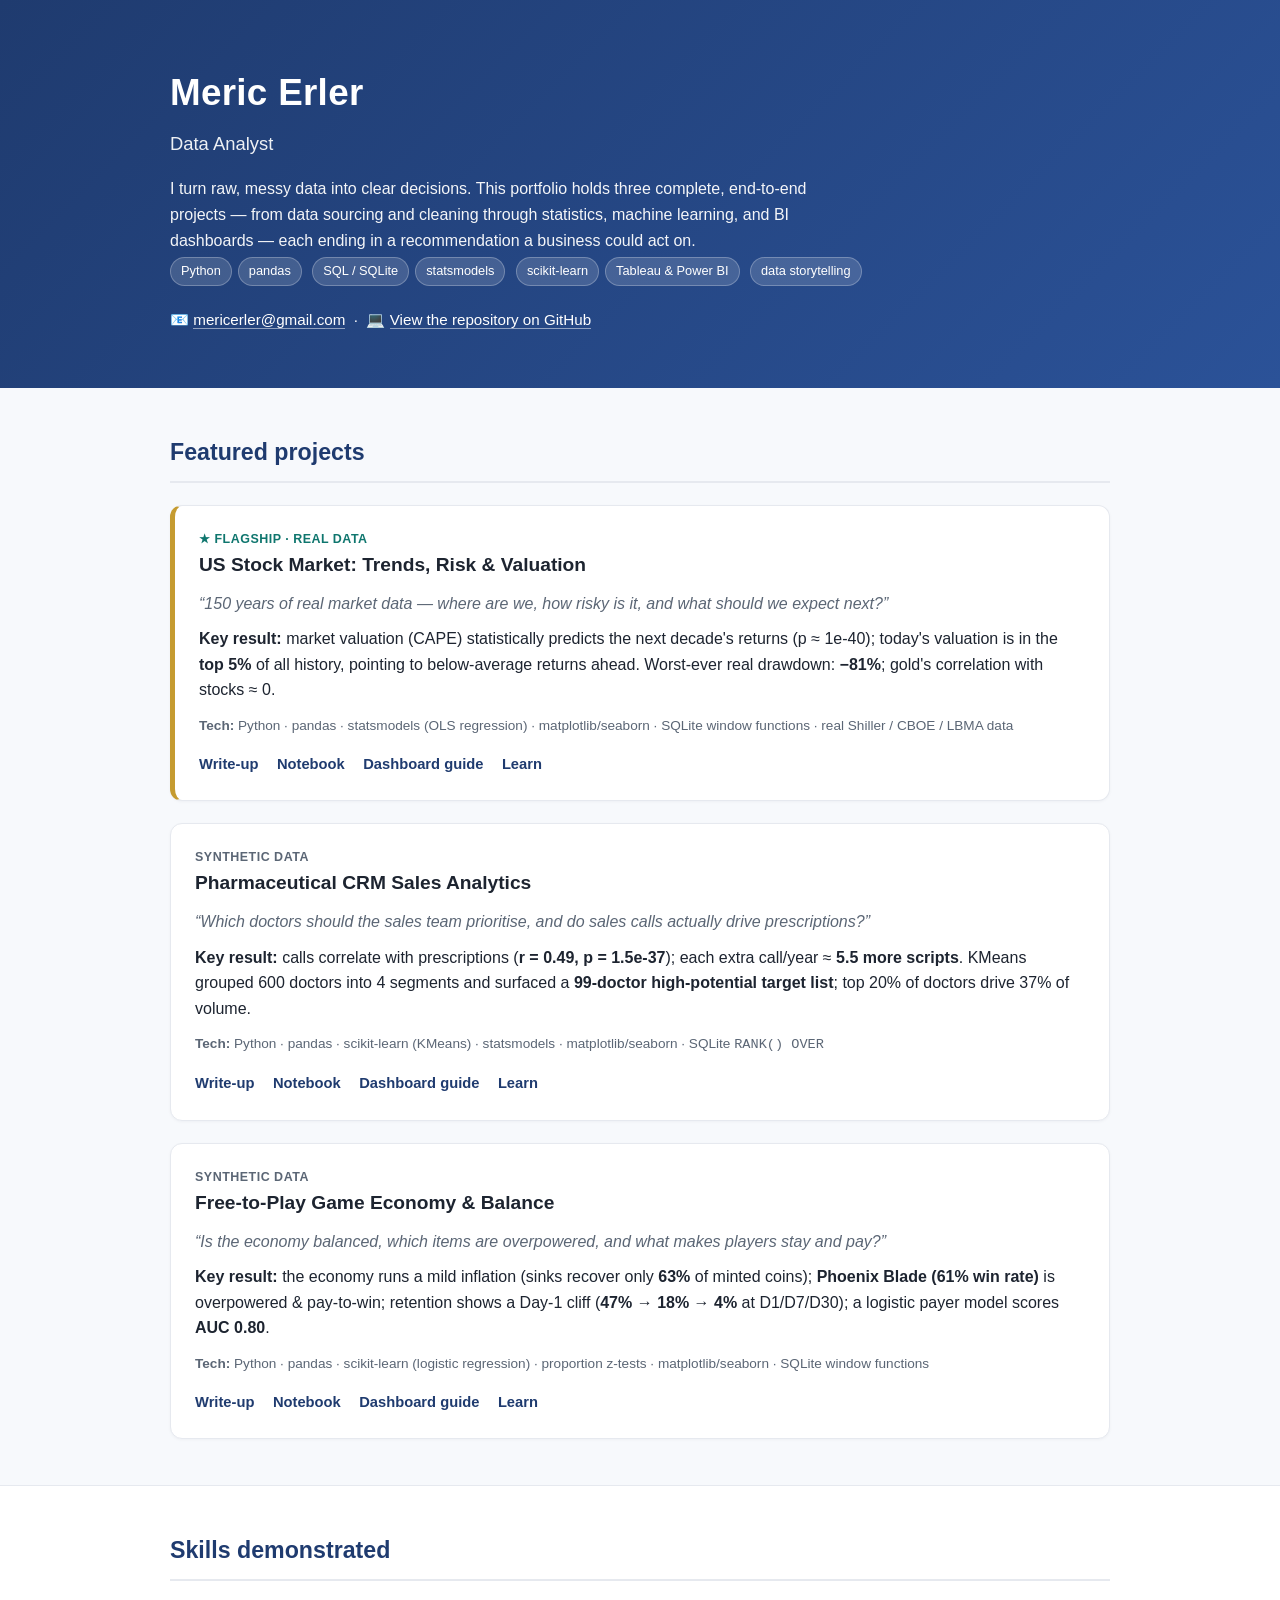
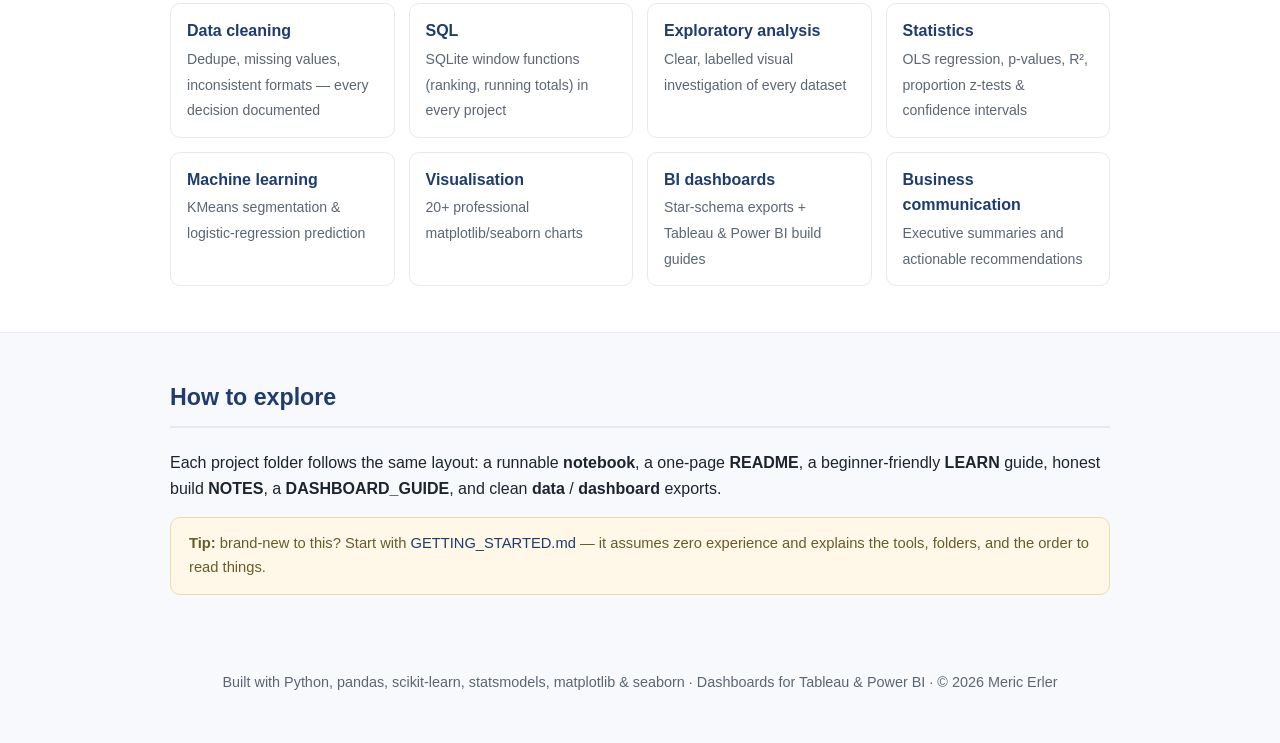
==== portfolio/index.html @ 3474e52b "Add portfolio landing page, root README, and GETTING_STARTED - Root README.md: GitHub-ready portfoli" ====
<!DOCTYPE html>
<html lang="en">
<head>
<meta charset="UTF-8" />
<meta name="viewport" content="width=device-width, initial-scale=1.0" />
<title>Meric Erler — Data Analyst Portfolio</title>
<style>
  :root{
    --navy:#1f3b6f; --ink:#1d2430; --muted:#5b6675; --line:#e6e9ef;
    --bg:#f7f9fc; --card:#ffffff; --accent:#c59b30; --teal:#0f766e;
  }
  *{box-sizing:border-box}
  body{margin:0;font-family:-apple-system,BlinkMacSystemFont,"Segoe UI",Roboto,Helvetica,Arial,sans-serif;
       color:var(--ink);background:var(--bg);line-height:1.6}
  a{color:var(--navy);text-decoration:none}
  a:hover{text-decoration:underline}
  .wrap{max-width:980px;margin:0 auto;padding:0 20px}
  header{background:linear-gradient(135deg,#1f3b6f,#2b5298);color:#fff;padding:64px 0 56px}
  header h1{margin:0 0 6px;font-size:2.3rem;letter-spacing:.3px}
  header .role{font-size:1.15rem;opacity:.92;font-weight:500}
  header p{margin:18px 0 0;max-width:680px;opacity:.95}
  .contact{margin-top:22px;font-size:.95rem}
  .contact a{color:#fff;border-bottom:1px solid rgba(255,255,255,.5)}
  .chip{display:inline-block;background:rgba(255,255,255,.15);border:1px solid rgba(255,255,255,.25);
        padding:3px 10px;border-radius:999px;font-size:.8rem;margin:4px 6px 0 0}
  section{padding:46px 0}
  h2{font-size:1.45rem;color:var(--navy);margin:0 0 22px;border-bottom:2px solid var(--line);padding-bottom:10px}
  .grid{display:grid;grid-template-columns:1fr;gap:22px}
  .card{background:var(--card);border:1px solid var(--line);border-radius:12px;padding:24px;
        box-shadow:0 1px 3px rgba(20,30,50,.04)}
  .card.flag{border-left:5px solid var(--accent)}
  .card h3{margin:0 0 4px;font-size:1.2rem}
  .card .tag{font-size:.78rem;font-weight:700;text-transform:uppercase;letter-spacing:.5px;color:var(--muted)}
  .card .tag.real{color:var(--teal)}
  .hook{font-style:italic;color:var(--muted);margin:10px 0}
  .result{margin:10px 0}
  .result strong{color:var(--ink)}
  .tech{font-size:.85rem;color:var(--muted);margin:12px 0 14px}
  .links a{display:inline-block;margin:0 14px 0 0;font-weight:600;font-size:.92rem}
  .skills{display:grid;grid-template-columns:repeat(auto-fill,minmax(220px,1fr));gap:14px}
  .skill{background:var(--card);border:1px solid var(--line);border-radius:10px;padding:14px 16px}
  .skill b{display:block;color:var(--navy);margin-bottom:2px}
  .skill span{font-size:.88rem;color:var(--muted)}
  footer{padding:30px 0 50px;color:var(--muted);font-size:.9rem;text-align:center}
  .note{background:#fff8e8;border:1px solid #efdca8;border-radius:10px;padding:14px 18px;font-size:.92rem;color:#6b5a2a}
</style>
</head>
<body>

<header>
  <div class="wrap">
    <h1>Meric Erler</h1>
    <div class="role">Data Analyst</div>
    <p>I turn raw, messy data into clear decisions. This portfolio holds three complete,
       end-to-end projects — from data sourcing and cleaning through statistics, machine
       learning, and BI dashboards — each ending in a recommendation a business could act on.</p>
    <div>
      <span class="chip">Python</span><span class="chip">pandas</span>
      <span class="chip">SQL / SQLite</span><span class="chip">statsmodels</span>
      <span class="chip">scikit-learn</span><span class="chip">Tableau &amp; Power BI</span>
      <span class="chip">data storytelling</span>
    </div>
    <div class="contact">
      📧 <a href="mailto:mericerler@gmail.com">mericerler@gmail.com</a> &nbsp;·&nbsp;
      💻 <a href="../README.md">View the repository on GitHub</a>
    </div>
  </div>
</header>

<section>
  <div class="wrap">
    <h2>Featured projects</h2>
    <div class="grid">

      <div class="card flag">
        <div class="tag real">★ Flagship · Real data</div>
        <h3>US Stock Market: Trends, Risk &amp; Valuation</h3>
        <div class="hook">“150 years of real market data — where are we, how risky is it, and what should we expect next?”</div>
        <div class="result"><strong>Key result:</strong> market valuation (CAPE) statistically
          predicts the next decade's returns (p ≈ 1e-40); today's valuation is in the
          <strong>top 5%</strong> of all history, pointing to below-average returns ahead.
          Worst-ever real drawdown: <strong>−81%</strong>; gold's correlation with stocks ≈ 0.</div>
        <div class="tech"><b>Tech:</b> Python · pandas · statsmodels (OLS regression) ·
          matplotlib/seaborn · SQLite window functions · real Shiller / CBOE / LBMA data</div>
        <div class="links">
          <a href="../project-3-finance/README.md">Write-up</a>
          <a href="../project-3-finance/analysis.ipynb">Notebook</a>
          <a href="../project-3-finance/DASHBOARD_GUIDE.md">Dashboard guide</a>
          <a href="../project-3-finance/LEARN.md">Learn</a>
        </div>
      </div>

      <div class="card">
        <div class="tag">Synthetic data</div>
        <h3>Pharmaceutical CRM Sales Analytics</h3>
        <div class="hook">“Which doctors should the sales team prioritise, and do sales calls actually drive prescriptions?”</div>
        <div class="result"><strong>Key result:</strong> calls correlate with prescriptions
          (<strong>r = 0.49, p = 1.5e-37</strong>); each extra call/year ≈ <strong>5.5 more
          scripts</strong>. KMeans grouped 600 doctors into 4 segments and surfaced a
          <strong>99-doctor high-potential target list</strong>; top 20% of doctors drive 37% of volume.</div>
        <div class="tech"><b>Tech:</b> Python · pandas · scikit-learn (KMeans) · statsmodels ·
          matplotlib/seaborn · SQLite <code>RANK() OVER</code></div>
        <div class="links">
          <a href="../project-1-pharma-crm/README.md">Write-up</a>
          <a href="../project-1-pharma-crm/analysis.ipynb">Notebook</a>
          <a href="../project-1-pharma-crm/DASHBOARD_GUIDE.md">Dashboard guide</a>
          <a href="../project-1-pharma-crm/LEARN.md">Learn</a>
        </div>
      </div>

      <div class="card">
        <div class="tag">Synthetic data</div>
        <h3>Free-to-Play Game Economy &amp; Balance</h3>
        <div class="hook">“Is the economy balanced, which items are overpowered, and what makes players stay and pay?”</div>
        <div class="result"><strong>Key result:</strong> the economy runs a mild inflation
          (sinks recover only <strong>63%</strong> of minted coins); <strong>Phoenix Blade (61% win
          rate)</strong> is overpowered &amp; pay-to-win; retention shows a Day-1 cliff
          (<strong>47% → 18% → 4%</strong> at D1/D7/D30); a logistic payer model scores <strong>AUC 0.80</strong>.</div>
        <div class="tech"><b>Tech:</b> Python · pandas · scikit-learn (logistic regression) ·
          proportion z-tests · matplotlib/seaborn · SQLite window functions</div>
        <div class="links">
          <a href="../project-2-game-economy/README.md">Write-up</a>
          <a href="../project-2-game-economy/analysis.ipynb">Notebook</a>
          <a href="../project-2-game-economy/DASHBOARD_GUIDE.md">Dashboard guide</a>
          <a href="../project-2-game-economy/LEARN.md">Learn</a>
        </div>
      </div>

    </div>
  </div>
</section>

<section style="background:#fff;border-top:1px solid var(--line);border-bottom:1px solid var(--line)">
  <div class="wrap">
    <h2>Skills demonstrated</h2>
    <div class="skills">
      <div class="skill"><b>Data cleaning</b><span>Dedupe, missing values, inconsistent formats — every decision documented</span></div>
      <div class="skill"><b>SQL</b><span>SQLite window functions (ranking, running totals) in every project</span></div>
      <div class="skill"><b>Exploratory analysis</b><span>Clear, labelled visual investigation of every dataset</span></div>
      <div class="skill"><b>Statistics</b><span>OLS regression, p-values, R², proportion z-tests &amp; confidence intervals</span></div>
      <div class="skill"><b>Machine learning</b><span>KMeans segmentation &amp; logistic-regression prediction</span></div>
      <div class="skill"><b>Visualisation</b><span>20+ professional matplotlib/seaborn charts</span></div>
      <div class="skill"><b>BI dashboards</b><span>Star-schema exports + Tableau &amp; Power BI build guides</span></div>
      <div class="skill"><b>Business communication</b><span>Executive summaries and actionable recommendations</span></div>
    </div>
  </div>
</section>

<section>
  <div class="wrap">
    <h2>How to explore</h2>
    <p>Each project folder follows the same layout: a runnable <b>notebook</b>, a one-page
       <b>README</b>, a beginner-friendly <b>LEARN</b> guide, honest build <b>NOTES</b>, a
       <b>DASHBOARD_GUIDE</b>, and clean <b>data</b> / <b>dashboard</b> exports.</p>
    <div class="note">
      <b>Tip:</b> brand-new to this? Start with
      <a href="../GETTING_STARTED.md">GETTING_STARTED.md</a> — it assumes zero experience and
      explains the tools, folders, and the order to read things.
    </div>
  </div>
</section>

<footer>
  <div class="wrap">
    Built with Python, pandas, scikit-learn, statsmodels, matplotlib &amp; seaborn ·
    Dashboards for Tableau &amp; Power BI · © 2026 Meric Erler
  </div>
</footer>

</body>
</html>
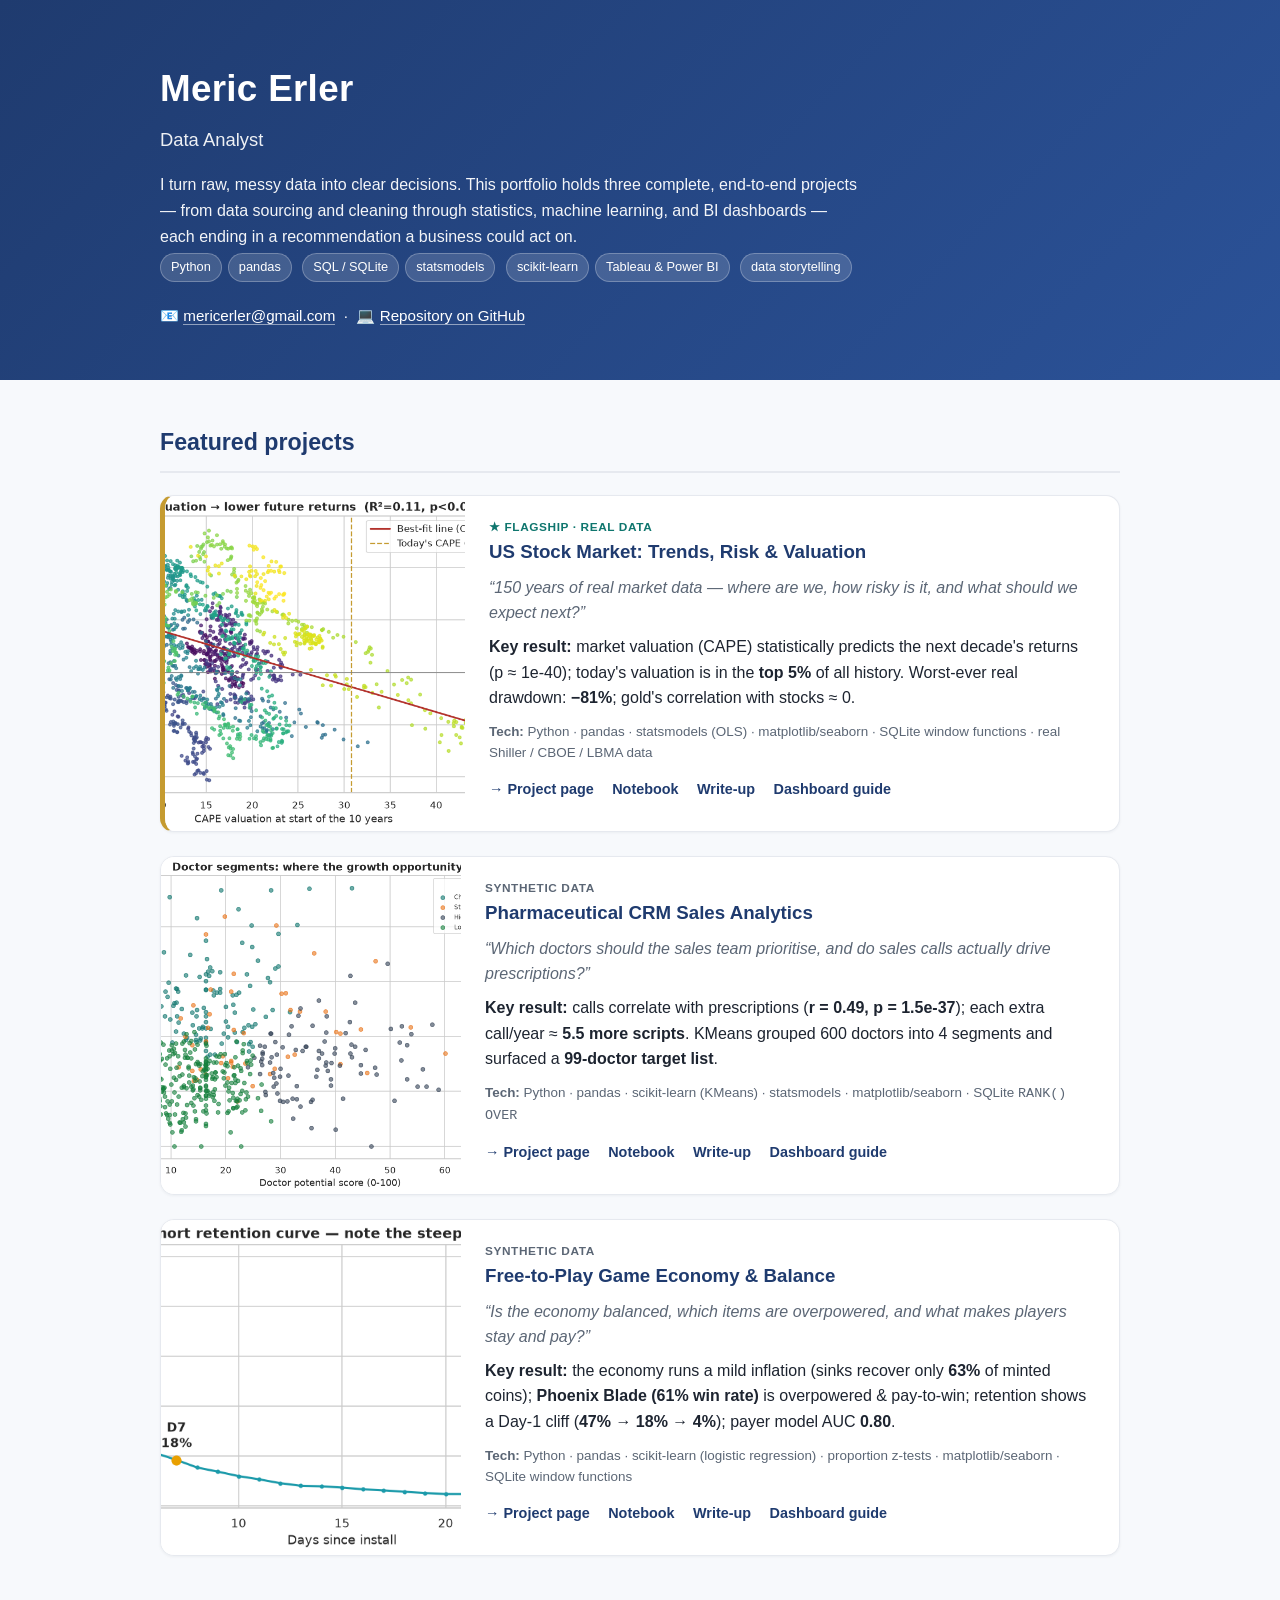
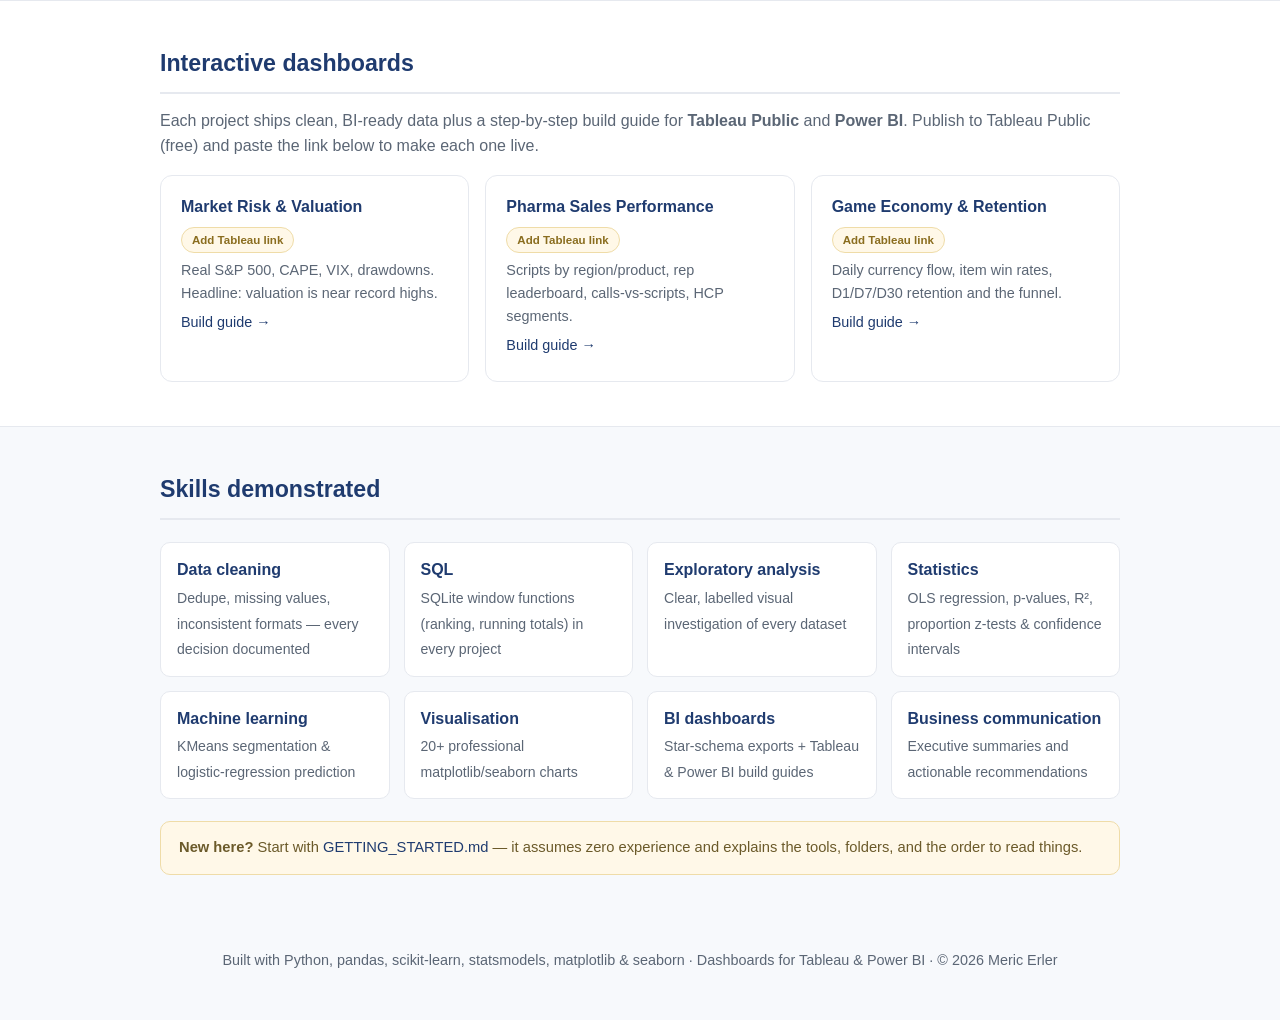
==== commit 4071dd41: "Enrich portfolio site: chart previews, project detail pages, dashboards section, nbviewer links - Sh" ====
--- a/portfolio/index.html
+++ b/portfolio/index.html
@@ -4,50 +4,11 @@
 <meta charset="UTF-8" />
 <meta name="viewport" content="width=device-width, initial-scale=1.0" />
 <title>Meric Erler — Data Analyst Portfolio</title>
-<style>
-  :root{
-    --navy:#1f3b6f; --ink:#1d2430; --muted:#5b6675; --line:#e6e9ef;
-    --bg:#f7f9fc; --card:#ffffff; --accent:#c59b30; --teal:#0f766e;
-  }
-  *{box-sizing:border-box}
-  body{margin:0;font-family:-apple-system,BlinkMacSystemFont,"Segoe UI",Roboto,Helvetica,Arial,sans-serif;
-       color:var(--ink);background:var(--bg);line-height:1.6}
-  a{color:var(--navy);text-decoration:none}
-  a:hover{text-decoration:underline}
-  .wrap{max-width:980px;margin:0 auto;padding:0 20px}
-  header{background:linear-gradient(135deg,#1f3b6f,#2b5298);color:#fff;padding:64px 0 56px}
-  header h1{margin:0 0 6px;font-size:2.3rem;letter-spacing:.3px}
-  header .role{font-size:1.15rem;opacity:.92;font-weight:500}
-  header p{margin:18px 0 0;max-width:680px;opacity:.95}
-  .contact{margin-top:22px;font-size:.95rem}
-  .contact a{color:#fff;border-bottom:1px solid rgba(255,255,255,.5)}
-  .chip{display:inline-block;background:rgba(255,255,255,.15);border:1px solid rgba(255,255,255,.25);
-        padding:3px 10px;border-radius:999px;font-size:.8rem;margin:4px 6px 0 0}
-  section{padding:46px 0}
-  h2{font-size:1.45rem;color:var(--navy);margin:0 0 22px;border-bottom:2px solid var(--line);padding-bottom:10px}
-  .grid{display:grid;grid-template-columns:1fr;gap:22px}
-  .card{background:var(--card);border:1px solid var(--line);border-radius:12px;padding:24px;
-        box-shadow:0 1px 3px rgba(20,30,50,.04)}
-  .card.flag{border-left:5px solid var(--accent)}
-  .card h3{margin:0 0 4px;font-size:1.2rem}
-  .card .tag{font-size:.78rem;font-weight:700;text-transform:uppercase;letter-spacing:.5px;color:var(--muted)}
-  .card .tag.real{color:var(--teal)}
-  .hook{font-style:italic;color:var(--muted);margin:10px 0}
-  .result{margin:10px 0}
-  .result strong{color:var(--ink)}
-  .tech{font-size:.85rem;color:var(--muted);margin:12px 0 14px}
-  .links a{display:inline-block;margin:0 14px 0 0;font-weight:600;font-size:.92rem}
-  .skills{display:grid;grid-template-columns:repeat(auto-fill,minmax(220px,1fr));gap:14px}
-  .skill{background:var(--card);border:1px solid var(--line);border-radius:10px;padding:14px 16px}
-  .skill b{display:block;color:var(--navy);margin-bottom:2px}
-  .skill span{font-size:.88rem;color:var(--muted)}
-  footer{padding:30px 0 50px;color:var(--muted);font-size:.9rem;text-align:center}
-  .note{background:#fff8e8;border:1px solid #efdca8;border-radius:10px;padding:14px 18px;font-size:.92rem;color:#6b5a2a}
-</style>
+<link rel="stylesheet" href="style.css" />
 </head>
 <body>
 
-<header>
+<header class="hero">
   <div class="wrap">
     <h1>Meric Erler</h1>
     <div class="role">Data Analyst</div>
@@ -62,67 +23,80 @@
     </div>
     <div class="contact">
       📧 <a href="mailto:mericerler@gmail.com">mericerler@gmail.com</a> &nbsp;·&nbsp;
-      💻 <a href="../README.md">View the repository on GitHub</a>
+      💻 <a href="https://github.com/merogith/DataAnalysis">Repository on GitHub</a>
     </div>
   </div>
 </header>
 
+<!-- ===================== PROJECTS ===================== -->
 <section>
   <div class="wrap">
     <h2>Featured projects</h2>
     <div class="grid">
 
+      <!-- Project 3 -->
       <div class="card flag">
-        <div class="tag real">★ Flagship · Real data</div>
-        <h3>US Stock Market: Trends, Risk &amp; Valuation</h3>
-        <div class="hook">“150 years of real market data — where are we, how risky is it, and what should we expect next?”</div>
-        <div class="result"><strong>Key result:</strong> market valuation (CAPE) statistically
-          predicts the next decade's returns (p ≈ 1e-40); today's valuation is in the
-          <strong>top 5%</strong> of all history, pointing to below-average returns ahead.
-          Worst-ever real drawdown: <strong>−81%</strong>; gold's correlation with stocks ≈ 0.</div>
-        <div class="tech"><b>Tech:</b> Python · pandas · statsmodels (OLS regression) ·
-          matplotlib/seaborn · SQLite window functions · real Shiller / CBOE / LBMA data</div>
-        <div class="links">
-          <a href="../project-3-finance/README.md">Write-up</a>
-          <a href="../project-3-finance/analysis.ipynb">Notebook</a>
-          <a href="../project-3-finance/DASHBOARD_GUIDE.md">Dashboard guide</a>
-          <a href="../project-3-finance/LEARN.md">Learn</a>
+        <a class="thumb" href="project-3.html">
+          <img src="../project-3-finance/charts/05_cape_vs_forward_return.png" alt="CAPE vs forward 10-year return" />
+        </a>
+        <div class="body">
+          <div class="tag real">★ Flagship · Real data</div>
+          <h3><a href="project-3.html">US Stock Market: Trends, Risk &amp; Valuation</a></h3>
+          <div class="hook">“150 years of real market data — where are we, how risky is it, and what should we expect next?”</div>
+          <div class="result"><strong>Key result:</strong> market valuation (CAPE) statistically predicts
+            the next decade's returns (p ≈ 1e-40); today's valuation is in the <strong>top 5%</strong> of all
+            history. Worst-ever real drawdown: <strong>−81%</strong>; gold's correlation with stocks ≈ 0.</div>
+          <div class="tech"><b>Tech:</b> Python · pandas · statsmodels (OLS) · matplotlib/seaborn · SQLite window functions · real Shiller / CBOE / LBMA data</div>
+          <div class="links">
+            <a href="project-3.html">→ Project page</a>
+            <a href="https://nbviewer.org/github/merogith/DataAnalysis/blob/claude/data-analyst-portfolio-72znxw/project-3-finance/analysis.ipynb">Notebook</a>
+            <a href="../project-3-finance/README.md">Write-up</a>
+            <a href="../project-3-finance/DASHBOARD_GUIDE.md">Dashboard guide</a>
+          </div>
         </div>
       </div>
 
+      <!-- Project 1 -->
       <div class="card">
-        <div class="tag">Synthetic data</div>
-        <h3>Pharmaceutical CRM Sales Analytics</h3>
-        <div class="hook">“Which doctors should the sales team prioritise, and do sales calls actually drive prescriptions?”</div>
-        <div class="result"><strong>Key result:</strong> calls correlate with prescriptions
-          (<strong>r = 0.49, p = 1.5e-37</strong>); each extra call/year ≈ <strong>5.5 more
-          scripts</strong>. KMeans grouped 600 doctors into 4 segments and surfaced a
-          <strong>99-doctor high-potential target list</strong>; top 20% of doctors drive 37% of volume.</div>
-        <div class="tech"><b>Tech:</b> Python · pandas · scikit-learn (KMeans) · statsmodels ·
-          matplotlib/seaborn · SQLite <code>RANK() OVER</code></div>
-        <div class="links">
-          <a href="../project-1-pharma-crm/README.md">Write-up</a>
-          <a href="../project-1-pharma-crm/analysis.ipynb">Notebook</a>
-          <a href="../project-1-pharma-crm/DASHBOARD_GUIDE.md">Dashboard guide</a>
-          <a href="../project-1-pharma-crm/LEARN.md">Learn</a>
+        <a class="thumb" href="project-1.html">
+          <img src="../project-1-pharma-crm/charts/06_hcp_segments.png" alt="HCP segmentation" />
+        </a>
+        <div class="body">
+          <div class="tag">Synthetic data</div>
+          <h3><a href="project-1.html">Pharmaceutical CRM Sales Analytics</a></h3>
+          <div class="hook">“Which doctors should the sales team prioritise, and do sales calls actually drive prescriptions?”</div>
+          <div class="result"><strong>Key result:</strong> calls correlate with prescriptions
+            (<strong>r = 0.49, p = 1.5e-37</strong>); each extra call/year ≈ <strong>5.5 more scripts</strong>.
+            KMeans grouped 600 doctors into 4 segments and surfaced a <strong>99-doctor target list</strong>.</div>
+          <div class="tech"><b>Tech:</b> Python · pandas · scikit-learn (KMeans) · statsmodels · matplotlib/seaborn · SQLite <code>RANK() OVER</code></div>
+          <div class="links">
+            <a href="project-1.html">→ Project page</a>
+            <a href="https://nbviewer.org/github/merogith/DataAnalysis/blob/claude/data-analyst-portfolio-72znxw/project-1-pharma-crm/analysis.ipynb">Notebook</a>
+            <a href="../project-1-pharma-crm/README.md">Write-up</a>
+            <a href="../project-1-pharma-crm/DASHBOARD_GUIDE.md">Dashboard guide</a>
+          </div>
         </div>
       </div>
 
+      <!-- Project 2 -->
       <div class="card">
-        <div class="tag">Synthetic data</div>
-        <h3>Free-to-Play Game Economy &amp; Balance</h3>
-        <div class="hook">“Is the economy balanced, which items are overpowered, and what makes players stay and pay?”</div>
-        <div class="result"><strong>Key result:</strong> the economy runs a mild inflation
-          (sinks recover only <strong>63%</strong> of minted coins); <strong>Phoenix Blade (61% win
-          rate)</strong> is overpowered &amp; pay-to-win; retention shows a Day-1 cliff
-          (<strong>47% → 18% → 4%</strong> at D1/D7/D30); a logistic payer model scores <strong>AUC 0.80</strong>.</div>
-        <div class="tech"><b>Tech:</b> Python · pandas · scikit-learn (logistic regression) ·
-          proportion z-tests · matplotlib/seaborn · SQLite window functions</div>
-        <div class="links">
-          <a href="../project-2-game-economy/README.md">Write-up</a>
-          <a href="../project-2-game-economy/analysis.ipynb">Notebook</a>
-          <a href="../project-2-game-economy/DASHBOARD_GUIDE.md">Dashboard guide</a>
-          <a href="../project-2-game-economy/LEARN.md">Learn</a>
+        <a class="thumb" href="project-2.html">
+          <img src="../project-2-game-economy/charts/06_retention_curve.png" alt="Retention curve" />
+        </a>
+        <div class="body">
+          <div class="tag">Synthetic data</div>
+          <h3><a href="project-2.html">Free-to-Play Game Economy &amp; Balance</a></h3>
+          <div class="hook">“Is the economy balanced, which items are overpowered, and what makes players stay and pay?”</div>
+          <div class="result"><strong>Key result:</strong> the economy runs a mild inflation (sinks recover only
+            <strong>63%</strong> of minted coins); <strong>Phoenix Blade (61% win rate)</strong> is overpowered
+            &amp; pay-to-win; retention shows a Day-1 cliff (<strong>47% → 18% → 4%</strong>); payer model AUC <strong>0.80</strong>.</div>
+          <div class="tech"><b>Tech:</b> Python · pandas · scikit-learn (logistic regression) · proportion z-tests · matplotlib/seaborn · SQLite window functions</div>
+          <div class="links">
+            <a href="project-2.html">→ Project page</a>
+            <a href="https://nbviewer.org/github/merogith/DataAnalysis/blob/claude/data-analyst-portfolio-72znxw/project-2-game-economy/analysis.ipynb">Notebook</a>
+            <a href="../project-2-game-economy/README.md">Write-up</a>
+            <a href="../project-2-game-economy/DASHBOARD_GUIDE.md">Dashboard guide</a>
+          </div>
         </div>
       </div>
 
@@ -130,7 +104,41 @@
   </div>
 </section>
 
+<!-- ===================== DASHBOARDS ===================== -->
 <section style="background:#fff;border-top:1px solid var(--line);border-bottom:1px solid var(--line)">
+  <div class="wrap">
+    <h2>Interactive dashboards</h2>
+    <p style="color:var(--muted);margin-top:-8px">Each project ships clean, BI-ready data plus a
+       step-by-step build guide for <b>Tableau Public</b> and <b>Power BI</b>. Publish to Tableau
+       Public (free) and paste the link below to make each one live.</p>
+    <div class="dash">
+      <div class="item">
+        <h4>Market Risk &amp; Valuation</h4>
+        <span class="badge todo">Add Tableau link</span>
+        <p>Real S&amp;P 500, CAPE, VIX, drawdowns. Headline: valuation is near record highs.</p>
+        <!-- When published, replace the line below with: <p><a href="YOUR_TABLEAU_LINK">▶ Open live dashboard</a></p> -->
+        <p><a href="../project-3-finance/DASHBOARD_GUIDE.md">Build guide →</a></p>
+      </div>
+      <div class="item">
+        <h4>Pharma Sales Performance</h4>
+        <span class="badge todo">Add Tableau link</span>
+        <p>Scripts by region/product, rep leaderboard, calls-vs-scripts, HCP segments.</p>
+        <!-- When published, replace the line below with: <p><a href="YOUR_TABLEAU_LINK">▶ Open live dashboard</a></p> -->
+        <p><a href="../project-1-pharma-crm/DASHBOARD_GUIDE.md">Build guide →</a></p>
+      </div>
+      <div class="item">
+        <h4>Game Economy &amp; Retention</h4>
+        <span class="badge todo">Add Tableau link</span>
+        <p>Daily currency flow, item win rates, D1/D7/D30 retention and the funnel.</p>
+        <!-- When published, replace the line below with: <p><a href="YOUR_TABLEAU_LINK">▶ Open live dashboard</a></p> -->
+        <p><a href="../project-2-game-economy/DASHBOARD_GUIDE.md">Build guide →</a></p>
+      </div>
+    </div>
+  </div>
+</section>
+
+<!-- ===================== SKILLS ===================== -->
+<section>
   <div class="wrap">
     <h2>Skills demonstrated</h2>
     <div class="skills">
@@ -143,19 +151,9 @@
       <div class="skill"><b>BI dashboards</b><span>Star-schema exports + Tableau &amp; Power BI build guides</span></div>
       <div class="skill"><b>Business communication</b><span>Executive summaries and actionable recommendations</span></div>
     </div>
-  </div>
-</section>
-
-<section>
-  <div class="wrap">
-    <h2>How to explore</h2>
-    <p>Each project folder follows the same layout: a runnable <b>notebook</b>, a one-page
-       <b>README</b>, a beginner-friendly <b>LEARN</b> guide, honest build <b>NOTES</b>, a
-       <b>DASHBOARD_GUIDE</b>, and clean <b>data</b> / <b>dashboard</b> exports.</p>
-    <div class="note">
-      <b>Tip:</b> brand-new to this? Start with
-      <a href="../GETTING_STARTED.md">GETTING_STARTED.md</a> — it assumes zero experience and
-      explains the tools, folders, and the order to read things.
+    <div class="note" style="margin-top:22px">
+      <b>New here?</b> Start with <a href="https://github.com/merogith/DataAnalysis/blob/claude/data-analyst-portfolio-72znxw/GETTING_STARTED.md">GETTING_STARTED.md</a>
+      — it assumes zero experience and explains the tools, folders, and the order to read things.
     </div>
   </div>
 </section>
--- a/portfolio/style.css
+++ b/portfolio/style.css
@@ -0,0 +1,82 @@
+/* Shared styles for the Data Analyst portfolio site (no framework, no JS) */
+:root{
+  --navy:#1f3b6f; --navy2:#2b5298; --ink:#1d2430; --muted:#5b6675; --line:#e6e9ef;
+  --bg:#f7f9fc; --card:#ffffff; --accent:#c59b30; --teal:#0f766e;
+}
+*{box-sizing:border-box}
+body{margin:0;font-family:-apple-system,BlinkMacSystemFont,"Segoe UI",Roboto,Helvetica,Arial,sans-serif;
+     color:var(--ink);background:var(--bg);line-height:1.6}
+a{color:var(--navy);text-decoration:none}
+a:hover{text-decoration:underline}
+img{max-width:100%;display:block}
+.wrap{max-width:1000px;margin:0 auto;padding:0 20px}
+
+/* header */
+header.hero{background:linear-gradient(135deg,#1f3b6f,#2b5298);color:#fff;padding:60px 0 52px}
+header.hero h1{margin:0 0 6px;font-size:2.3rem;letter-spacing:.3px}
+header.hero .role{font-size:1.15rem;opacity:.92;font-weight:500}
+header.hero p{margin:18px 0 0;max-width:700px;opacity:.95}
+.contact{margin-top:22px;font-size:.95rem}
+.contact a{color:#fff;border-bottom:1px solid rgba(255,255,255,.5)}
+.chip{display:inline-block;background:rgba(255,255,255,.15);border:1px solid rgba(255,255,255,.25);
+      padding:3px 10px;border-radius:999px;font-size:.8rem;margin:4px 6px 0 0}
+
+/* compact sub-header for detail pages */
+header.bar{background:var(--navy);color:#fff;padding:16px 0}
+header.bar .wrap{display:flex;align-items:center;justify-content:space-between;gap:12px;flex-wrap:wrap}
+header.bar a{color:#fff}
+header.bar .crumb{font-weight:600}
+header.bar nav a{margin-left:18px;font-size:.92rem;opacity:.9}
+
+section{padding:44px 0}
+h2{font-size:1.45rem;color:var(--navy);margin:0 0 22px;border-bottom:2px solid var(--line);padding-bottom:10px}
+h3{margin:0 0 6px}
+
+/* project cards on homepage */
+.grid{display:grid;grid-template-columns:1fr;gap:24px}
+.card{background:var(--card);border:1px solid var(--line);border-radius:14px;overflow:hidden;
+      box-shadow:0 1px 3px rgba(20,30,50,.05);display:grid;grid-template-columns:300px 1fr}
+.card.flag{border-left:5px solid var(--accent)}
+.card .thumb{background:#0e1b33;display:flex;align-items:center;justify-content:center}
+.card .thumb img{height:100%;object-fit:cover}
+.card .body{padding:22px 24px}
+.card .tag{font-size:.74rem;font-weight:700;text-transform:uppercase;letter-spacing:.6px;color:var(--muted)}
+.card .tag.real{color:var(--teal)}
+.hook{font-style:italic;color:var(--muted);margin:8px 0}
+.result{margin:8px 0}
+.tech{font-size:.84rem;color:var(--muted);margin:10px 0 12px}
+.links a{display:inline-block;margin:0 14px 8px 0;font-weight:600;font-size:.9rem}
+@media(max-width:680px){.card{grid-template-columns:1fr}.card .thumb img{width:100%;height:auto}}
+
+/* skills */
+.skills{display:grid;grid-template-columns:repeat(auto-fill,minmax(220px,1fr));gap:14px}
+.skill{background:var(--card);border:1px solid var(--line);border-radius:10px;padding:14px 16px}
+.skill b{display:block;color:var(--navy);margin-bottom:2px}
+.skill span{font-size:.88rem;color:var(--muted)}
+
+/* dashboards section */
+.dash{display:grid;grid-template-columns:repeat(auto-fill,minmax(280px,1fr));gap:16px}
+.dash .item{background:var(--card);border:1px solid var(--line);border-radius:12px;padding:18px 20px}
+.dash .item h4{margin:0 0 6px;color:var(--navy)}
+.dash .item p{margin:6px 0;font-size:.9rem;color:var(--muted)}
+.badge{display:inline-block;font-size:.72rem;font-weight:700;border-radius:999px;padding:3px 10px}
+.badge.live{background:#e7f6ef;color:#0f766e}
+.badge.todo{background:#fff8e8;color:#8a6d1f;border:1px solid #efdca8}
+
+/* detail page */
+.kpis{display:grid;grid-template-columns:repeat(auto-fill,minmax(180px,1fr));gap:14px;margin:0 0 8px}
+.kpi{background:var(--card);border:1px solid var(--line);border-radius:12px;padding:16px 18px}
+.kpi .n{font-size:1.5rem;font-weight:800;color:var(--navy)}
+.kpi .l{font-size:.82rem;color:var(--muted)}
+.gallery{display:grid;grid-template-columns:repeat(auto-fill,minmax(320px,1fr));gap:18px}
+.figure{background:var(--card);border:1px solid var(--line);border-radius:12px;overflow:hidden}
+.figure img{width:100%}
+.figure figcaption{padding:10px 14px;font-size:.86rem;color:var(--muted)}
+.btnrow a{display:inline-block;margin:0 12px 10px 0;background:var(--navy);color:#fff;
+          padding:9px 16px;border-radius:8px;font-weight:600;font-size:.9rem}
+.btnrow a.ghost{background:#fff;color:var(--navy);border:1px solid var(--navy)}
+.btnrow a:hover{text-decoration:none;opacity:.92}
+ul.find li{margin:6px 0}
+
+.note{background:#fff8e8;border:1px solid #efdca8;border-radius:10px;padding:14px 18px;font-size:.92rem;color:#6b5a2a}
+footer{padding:30px 0 50px;color:var(--muted);font-size:.9rem;text-align:center}
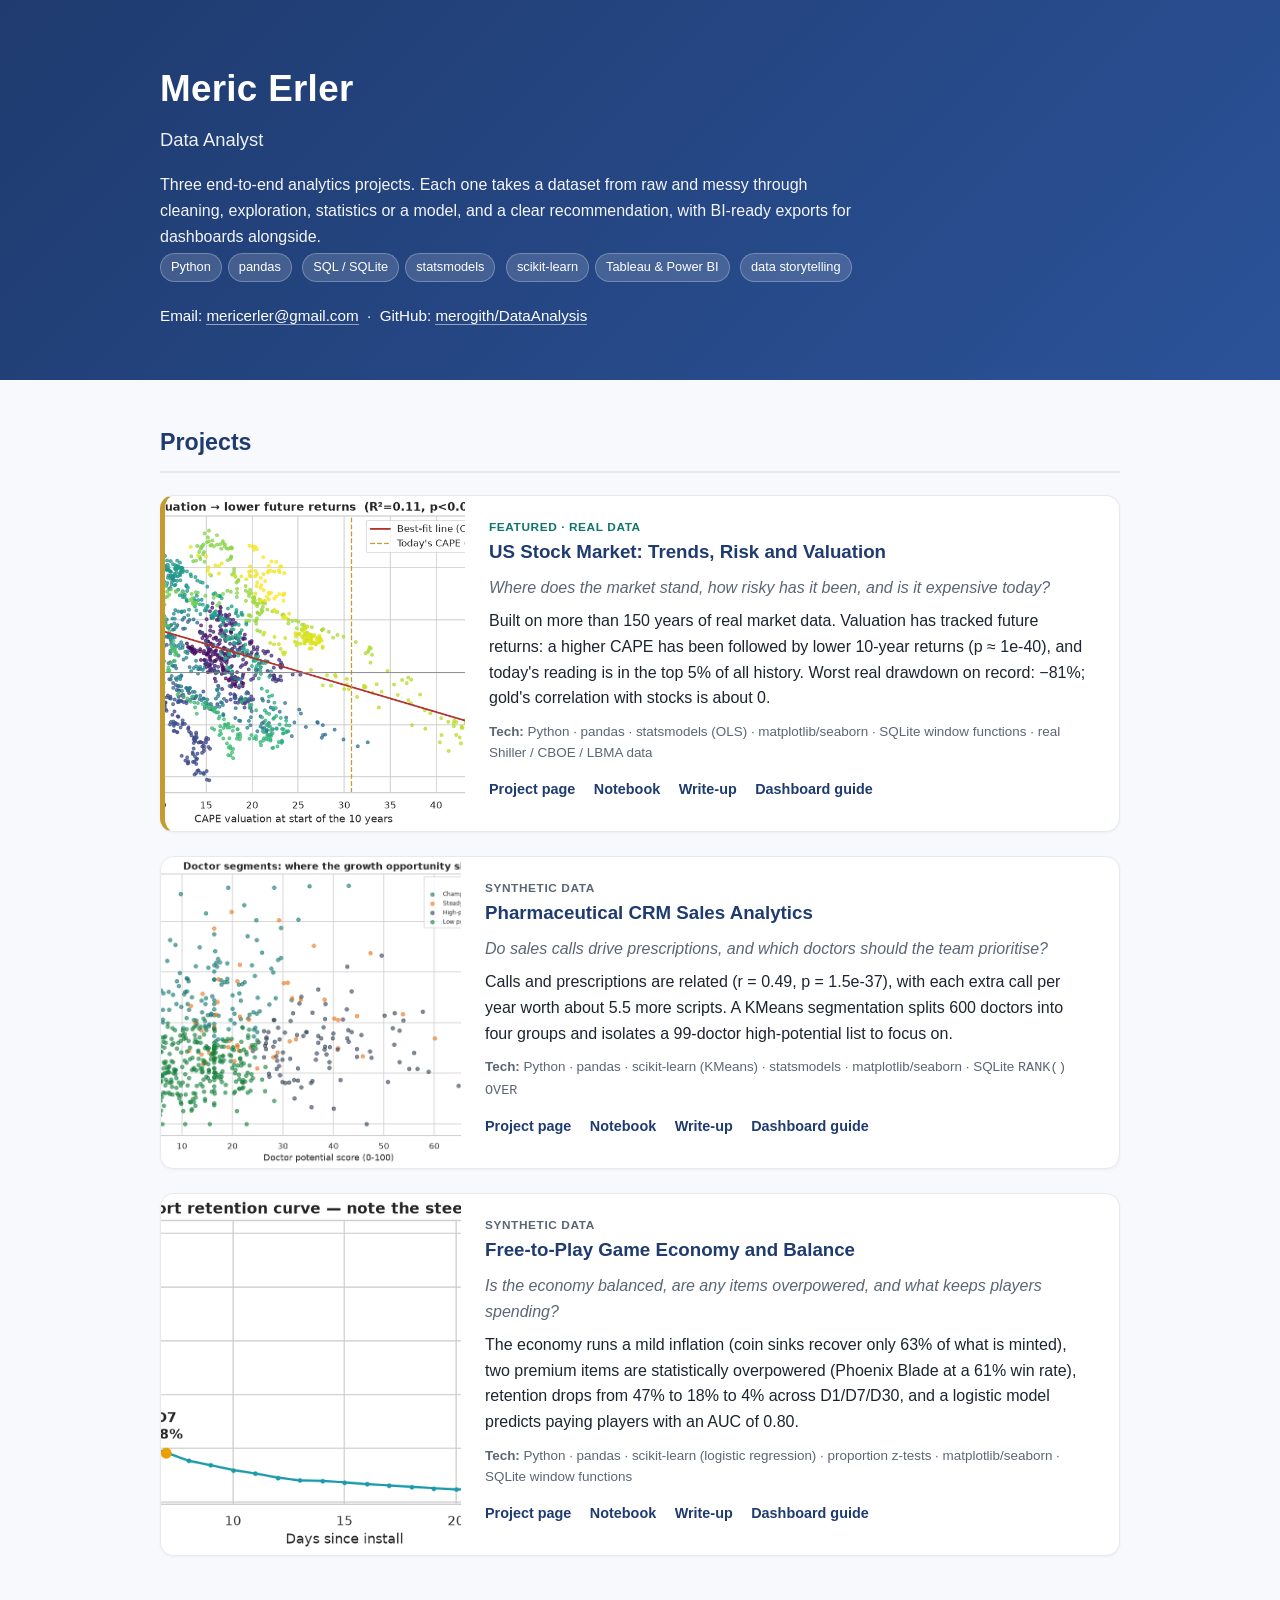
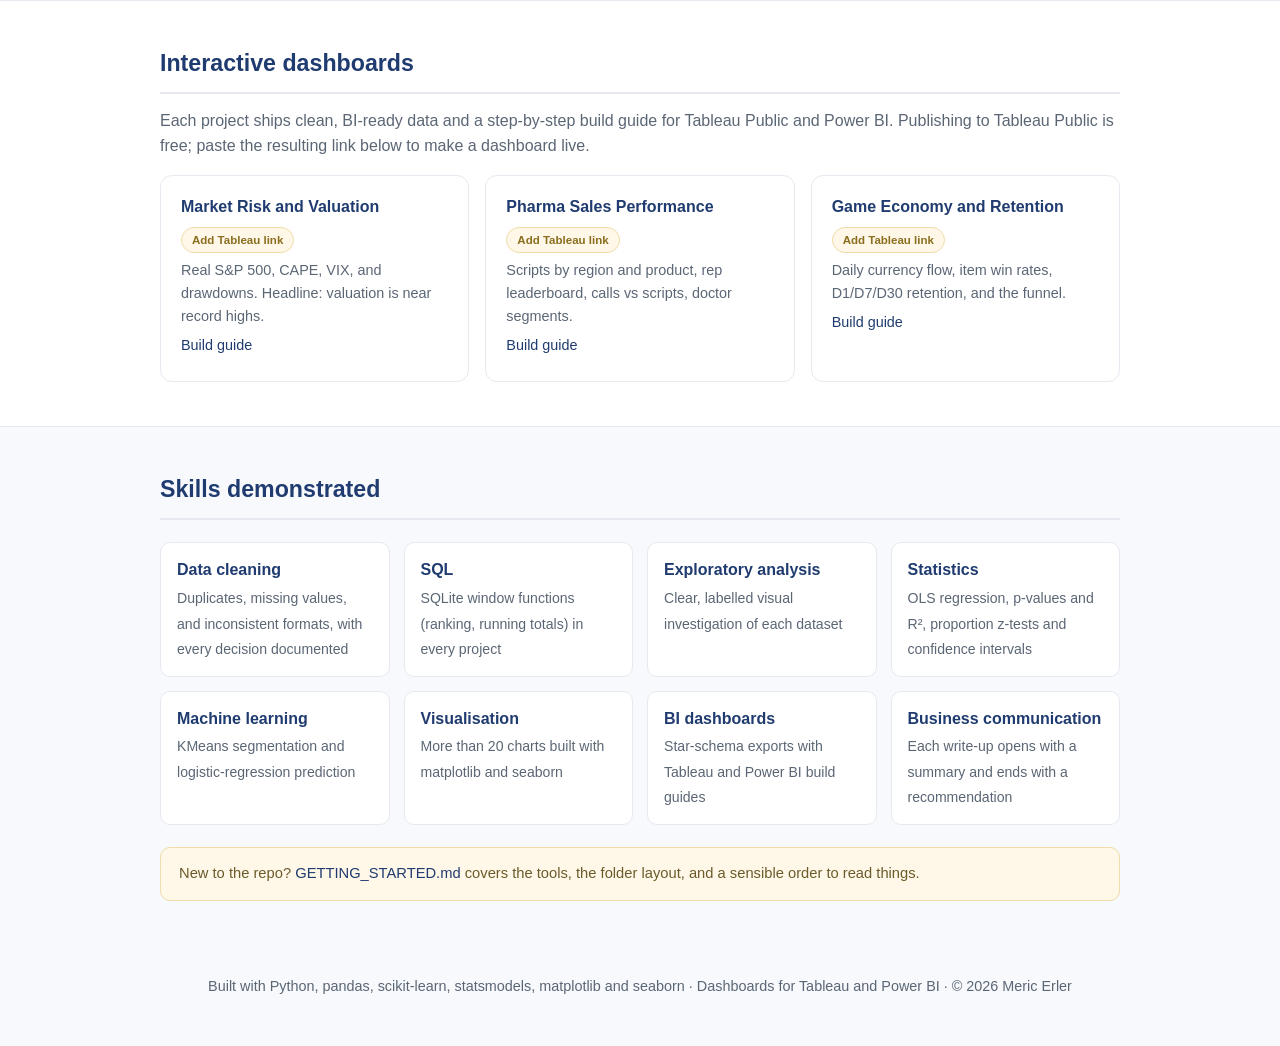
==== commit e646823c: "Rewrite all docs and site copy in a plain, professional voice - Remove emojis, marketing superlative" ====
--- a/portfolio/index.html
+++ b/portfolio/index.html
@@ -12,9 +12,9 @@
   <div class="wrap">
     <h1>Meric Erler</h1>
     <div class="role">Data Analyst</div>
-    <p>I turn raw, messy data into clear decisions. This portfolio holds three complete,
-       end-to-end projects — from data sourcing and cleaning through statistics, machine
-       learning, and BI dashboards — each ending in a recommendation a business could act on.</p>
+    <p>Three end-to-end analytics projects. Each one takes a dataset from raw and messy through
+       cleaning, exploration, statistics or a model, and a clear recommendation, with BI-ready
+       exports for dashboards alongside.</p>
     <div>
       <span class="chip">Python</span><span class="chip">pandas</span>
       <span class="chip">SQL / SQLite</span><span class="chip">statsmodels</span>
@@ -22,8 +22,8 @@
       <span class="chip">data storytelling</span>
     </div>
     <div class="contact">
-      📧 <a href="mailto:mericerler@gmail.com">mericerler@gmail.com</a> &nbsp;·&nbsp;
-      💻 <a href="https://github.com/merogith/DataAnalysis">Repository on GitHub</a>
+      Email: <a href="mailto:mericerler@gmail.com">mericerler@gmail.com</a> &nbsp;·&nbsp;
+      GitHub: <a href="https://github.com/merogith/DataAnalysis">merogith/DataAnalysis</a>
     </div>
   </div>
 </header>
@@ -31,7 +31,7 @@
 <!-- ===================== PROJECTS ===================== -->
 <section>
   <div class="wrap">
-    <h2>Featured projects</h2>
+    <h2>Projects</h2>
     <div class="grid">
 
       <!-- Project 3 -->
@@ -40,15 +40,16 @@
           <img src="../project-3-finance/charts/05_cape_vs_forward_return.png" alt="CAPE vs forward 10-year return" />
         </a>
         <div class="body">
-          <div class="tag real">★ Flagship · Real data</div>
-          <h3><a href="project-3.html">US Stock Market: Trends, Risk &amp; Valuation</a></h3>
-          <div class="hook">“150 years of real market data — where are we, how risky is it, and what should we expect next?”</div>
-          <div class="result"><strong>Key result:</strong> market valuation (CAPE) statistically predicts
-            the next decade's returns (p ≈ 1e-40); today's valuation is in the <strong>top 5%</strong> of all
-            history. Worst-ever real drawdown: <strong>−81%</strong>; gold's correlation with stocks ≈ 0.</div>
+          <div class="tag real">Featured · Real data</div>
+          <h3><a href="project-3.html">US Stock Market: Trends, Risk and Valuation</a></h3>
+          <div class="hook">Where does the market stand, how risky has it been, and is it expensive today?</div>
+          <div class="result">Built on more than 150 years of real market data. Valuation has tracked
+            future returns: a higher CAPE has been followed by lower 10-year returns (p ≈ 1e-40), and
+            today's reading is in the top 5% of all history. Worst real drawdown on record: −81%; gold's
+            correlation with stocks is about 0.</div>
           <div class="tech"><b>Tech:</b> Python · pandas · statsmodels (OLS) · matplotlib/seaborn · SQLite window functions · real Shiller / CBOE / LBMA data</div>
           <div class="links">
-            <a href="project-3.html">→ Project page</a>
+            <a href="project-3.html">Project page</a>
             <a href="https://nbviewer.org/github/merogith/DataAnalysis/blob/claude/data-analyst-portfolio-72znxw/project-3-finance/analysis.ipynb">Notebook</a>
             <a href="../project-3-finance/README.md">Write-up</a>
             <a href="../project-3-finance/DASHBOARD_GUIDE.md">Dashboard guide</a>
@@ -64,13 +65,13 @@
         <div class="body">
           <div class="tag">Synthetic data</div>
           <h3><a href="project-1.html">Pharmaceutical CRM Sales Analytics</a></h3>
-          <div class="hook">“Which doctors should the sales team prioritise, and do sales calls actually drive prescriptions?”</div>
-          <div class="result"><strong>Key result:</strong> calls correlate with prescriptions
-            (<strong>r = 0.49, p = 1.5e-37</strong>); each extra call/year ≈ <strong>5.5 more scripts</strong>.
-            KMeans grouped 600 doctors into 4 segments and surfaced a <strong>99-doctor target list</strong>.</div>
+          <div class="hook">Do sales calls drive prescriptions, and which doctors should the team prioritise?</div>
+          <div class="result">Calls and prescriptions are related (r = 0.49, p = 1.5e-37), with each
+            extra call per year worth about 5.5 more scripts. A KMeans segmentation splits 600 doctors
+            into four groups and isolates a 99-doctor high-potential list to focus on.</div>
           <div class="tech"><b>Tech:</b> Python · pandas · scikit-learn (KMeans) · statsmodels · matplotlib/seaborn · SQLite <code>RANK() OVER</code></div>
           <div class="links">
-            <a href="project-1.html">→ Project page</a>
+            <a href="project-1.html">Project page</a>
             <a href="https://nbviewer.org/github/merogith/DataAnalysis/blob/claude/data-analyst-portfolio-72znxw/project-1-pharma-crm/analysis.ipynb">Notebook</a>
             <a href="../project-1-pharma-crm/README.md">Write-up</a>
             <a href="../project-1-pharma-crm/DASHBOARD_GUIDE.md">Dashboard guide</a>
@@ -85,14 +86,15 @@
         </a>
         <div class="body">
           <div class="tag">Synthetic data</div>
-          <h3><a href="project-2.html">Free-to-Play Game Economy &amp; Balance</a></h3>
-          <div class="hook">“Is the economy balanced, which items are overpowered, and what makes players stay and pay?”</div>
-          <div class="result"><strong>Key result:</strong> the economy runs a mild inflation (sinks recover only
-            <strong>63%</strong> of minted coins); <strong>Phoenix Blade (61% win rate)</strong> is overpowered
-            &amp; pay-to-win; retention shows a Day-1 cliff (<strong>47% → 18% → 4%</strong>); payer model AUC <strong>0.80</strong>.</div>
+          <h3><a href="project-2.html">Free-to-Play Game Economy and Balance</a></h3>
+          <div class="hook">Is the economy balanced, are any items overpowered, and what keeps players spending?</div>
+          <div class="result">The economy runs a mild inflation (coin sinks recover only 63% of what is
+            minted), two premium items are statistically overpowered (Phoenix Blade at a 61% win rate),
+            retention drops from 47% to 18% to 4% across D1/D7/D30, and a logistic model predicts paying
+            players with an AUC of 0.80.</div>
           <div class="tech"><b>Tech:</b> Python · pandas · scikit-learn (logistic regression) · proportion z-tests · matplotlib/seaborn · SQLite window functions</div>
           <div class="links">
-            <a href="project-2.html">→ Project page</a>
+            <a href="project-2.html">Project page</a>
             <a href="https://nbviewer.org/github/merogith/DataAnalysis/blob/claude/data-analyst-portfolio-72znxw/project-2-game-economy/analysis.ipynb">Notebook</a>
             <a href="../project-2-game-economy/README.md">Write-up</a>
             <a href="../project-2-game-economy/DASHBOARD_GUIDE.md">Dashboard guide</a>
@@ -108,30 +110,30 @@
 <section style="background:#fff;border-top:1px solid var(--line);border-bottom:1px solid var(--line)">
   <div class="wrap">
     <h2>Interactive dashboards</h2>
-    <p style="color:var(--muted);margin-top:-8px">Each project ships clean, BI-ready data plus a
-       step-by-step build guide for <b>Tableau Public</b> and <b>Power BI</b>. Publish to Tableau
-       Public (free) and paste the link below to make each one live.</p>
+    <p style="color:var(--muted);margin-top:-8px">Each project ships clean, BI-ready data and a
+       step-by-step build guide for Tableau Public and Power BI. Publishing to Tableau Public is free;
+       paste the resulting link below to make a dashboard live.</p>
     <div class="dash">
       <div class="item">
-        <h4>Market Risk &amp; Valuation</h4>
+        <h4>Market Risk and Valuation</h4>
         <span class="badge todo">Add Tableau link</span>
-        <p>Real S&amp;P 500, CAPE, VIX, drawdowns. Headline: valuation is near record highs.</p>
-        <!-- When published, replace the line below with: <p><a href="YOUR_TABLEAU_LINK">▶ Open live dashboard</a></p> -->
-        <p><a href="../project-3-finance/DASHBOARD_GUIDE.md">Build guide →</a></p>
+        <p>Real S&amp;P 500, CAPE, VIX, and drawdowns. Headline: valuation is near record highs.</p>
+        <!-- When published, replace the line below with: <p><a href="YOUR_TABLEAU_LINK">Open live dashboard</a></p> -->
+        <p><a href="../project-3-finance/DASHBOARD_GUIDE.md">Build guide</a></p>
       </div>
       <div class="item">
         <h4>Pharma Sales Performance</h4>
         <span class="badge todo">Add Tableau link</span>
-        <p>Scripts by region/product, rep leaderboard, calls-vs-scripts, HCP segments.</p>
-        <!-- When published, replace the line below with: <p><a href="YOUR_TABLEAU_LINK">▶ Open live dashboard</a></p> -->
-        <p><a href="../project-1-pharma-crm/DASHBOARD_GUIDE.md">Build guide →</a></p>
+        <p>Scripts by region and product, rep leaderboard, calls vs scripts, doctor segments.</p>
+        <!-- When published, replace the line below with: <p><a href="YOUR_TABLEAU_LINK">Open live dashboard</a></p> -->
+        <p><a href="../project-1-pharma-crm/DASHBOARD_GUIDE.md">Build guide</a></p>
       </div>
       <div class="item">
-        <h4>Game Economy &amp; Retention</h4>
+        <h4>Game Economy and Retention</h4>
         <span class="badge todo">Add Tableau link</span>
-        <p>Daily currency flow, item win rates, D1/D7/D30 retention and the funnel.</p>
-        <!-- When published, replace the line below with: <p><a href="YOUR_TABLEAU_LINK">▶ Open live dashboard</a></p> -->
-        <p><a href="../project-2-game-economy/DASHBOARD_GUIDE.md">Build guide →</a></p>
+        <p>Daily currency flow, item win rates, D1/D7/D30 retention, and the funnel.</p>
+        <!-- When published, replace the line below with: <p><a href="YOUR_TABLEAU_LINK">Open live dashboard</a></p> -->
+        <p><a href="../project-2-game-economy/DASHBOARD_GUIDE.md">Build guide</a></p>
       </div>
     </div>
   </div>
@@ -142,26 +144,26 @@
   <div class="wrap">
     <h2>Skills demonstrated</h2>
     <div class="skills">
-      <div class="skill"><b>Data cleaning</b><span>Dedupe, missing values, inconsistent formats — every decision documented</span></div>
+      <div class="skill"><b>Data cleaning</b><span>Duplicates, missing values, and inconsistent formats, with every decision documented</span></div>
       <div class="skill"><b>SQL</b><span>SQLite window functions (ranking, running totals) in every project</span></div>
-      <div class="skill"><b>Exploratory analysis</b><span>Clear, labelled visual investigation of every dataset</span></div>
-      <div class="skill"><b>Statistics</b><span>OLS regression, p-values, R², proportion z-tests &amp; confidence intervals</span></div>
-      <div class="skill"><b>Machine learning</b><span>KMeans segmentation &amp; logistic-regression prediction</span></div>
-      <div class="skill"><b>Visualisation</b><span>20+ professional matplotlib/seaborn charts</span></div>
-      <div class="skill"><b>BI dashboards</b><span>Star-schema exports + Tableau &amp; Power BI build guides</span></div>
-      <div class="skill"><b>Business communication</b><span>Executive summaries and actionable recommendations</span></div>
+      <div class="skill"><b>Exploratory analysis</b><span>Clear, labelled visual investigation of each dataset</span></div>
+      <div class="skill"><b>Statistics</b><span>OLS regression, p-values and R², proportion z-tests and confidence intervals</span></div>
+      <div class="skill"><b>Machine learning</b><span>KMeans segmentation and logistic-regression prediction</span></div>
+      <div class="skill"><b>Visualisation</b><span>More than 20 charts built with matplotlib and seaborn</span></div>
+      <div class="skill"><b>BI dashboards</b><span>Star-schema exports with Tableau and Power BI build guides</span></div>
+      <div class="skill"><b>Business communication</b><span>Each write-up opens with a summary and ends with a recommendation</span></div>
     </div>
     <div class="note" style="margin-top:22px">
-      <b>New here?</b> Start with <a href="https://github.com/merogith/DataAnalysis/blob/claude/data-analyst-portfolio-72znxw/GETTING_STARTED.md">GETTING_STARTED.md</a>
-      — it assumes zero experience and explains the tools, folders, and the order to read things.
+      New to the repo? <a href="https://github.com/merogith/DataAnalysis/blob/claude/data-analyst-portfolio-72znxw/GETTING_STARTED.md">GETTING_STARTED.md</a>
+      covers the tools, the folder layout, and a sensible order to read things.
     </div>
   </div>
 </section>
 
 <footer>
   <div class="wrap">
-    Built with Python, pandas, scikit-learn, statsmodels, matplotlib &amp; seaborn ·
-    Dashboards for Tableau &amp; Power BI · © 2026 Meric Erler
+    Built with Python, pandas, scikit-learn, statsmodels, matplotlib and seaborn ·
+    Dashboards for Tableau and Power BI · © 2026 Meric Erler
   </div>
 </footer>
 
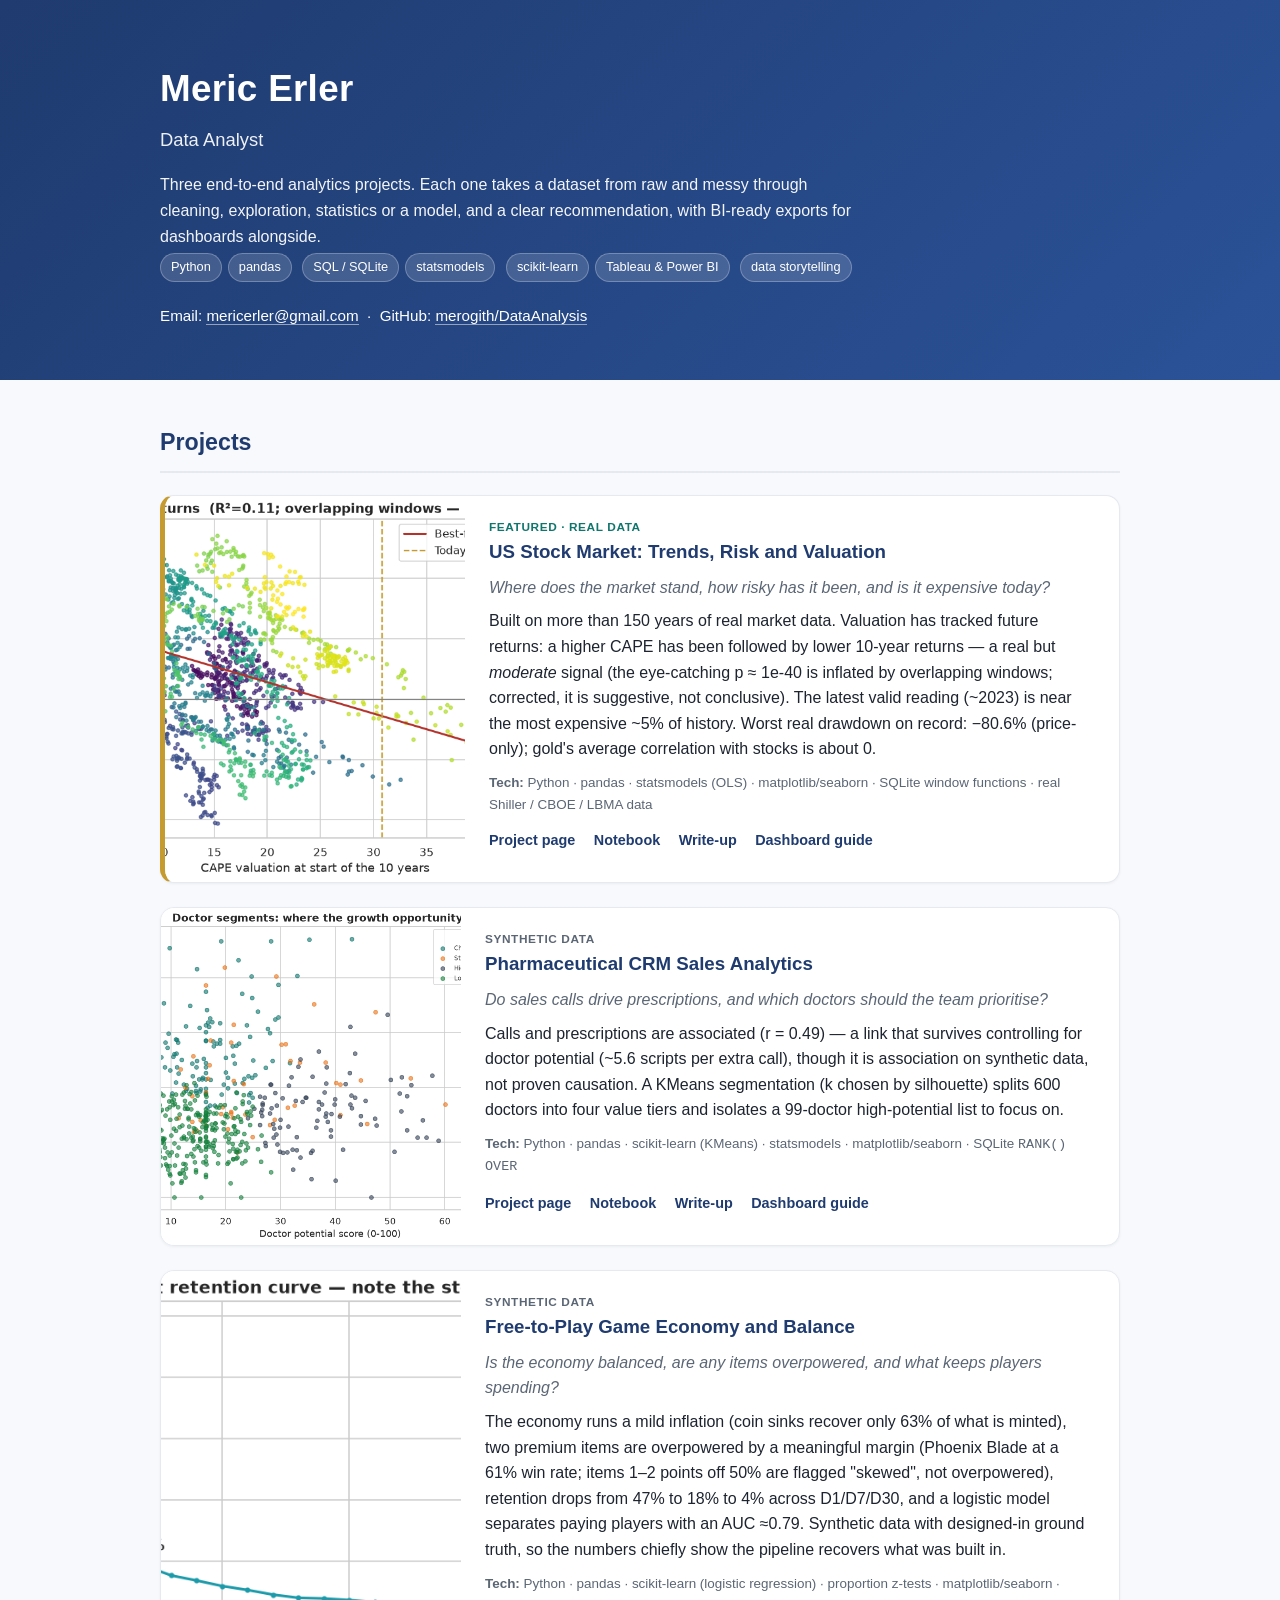
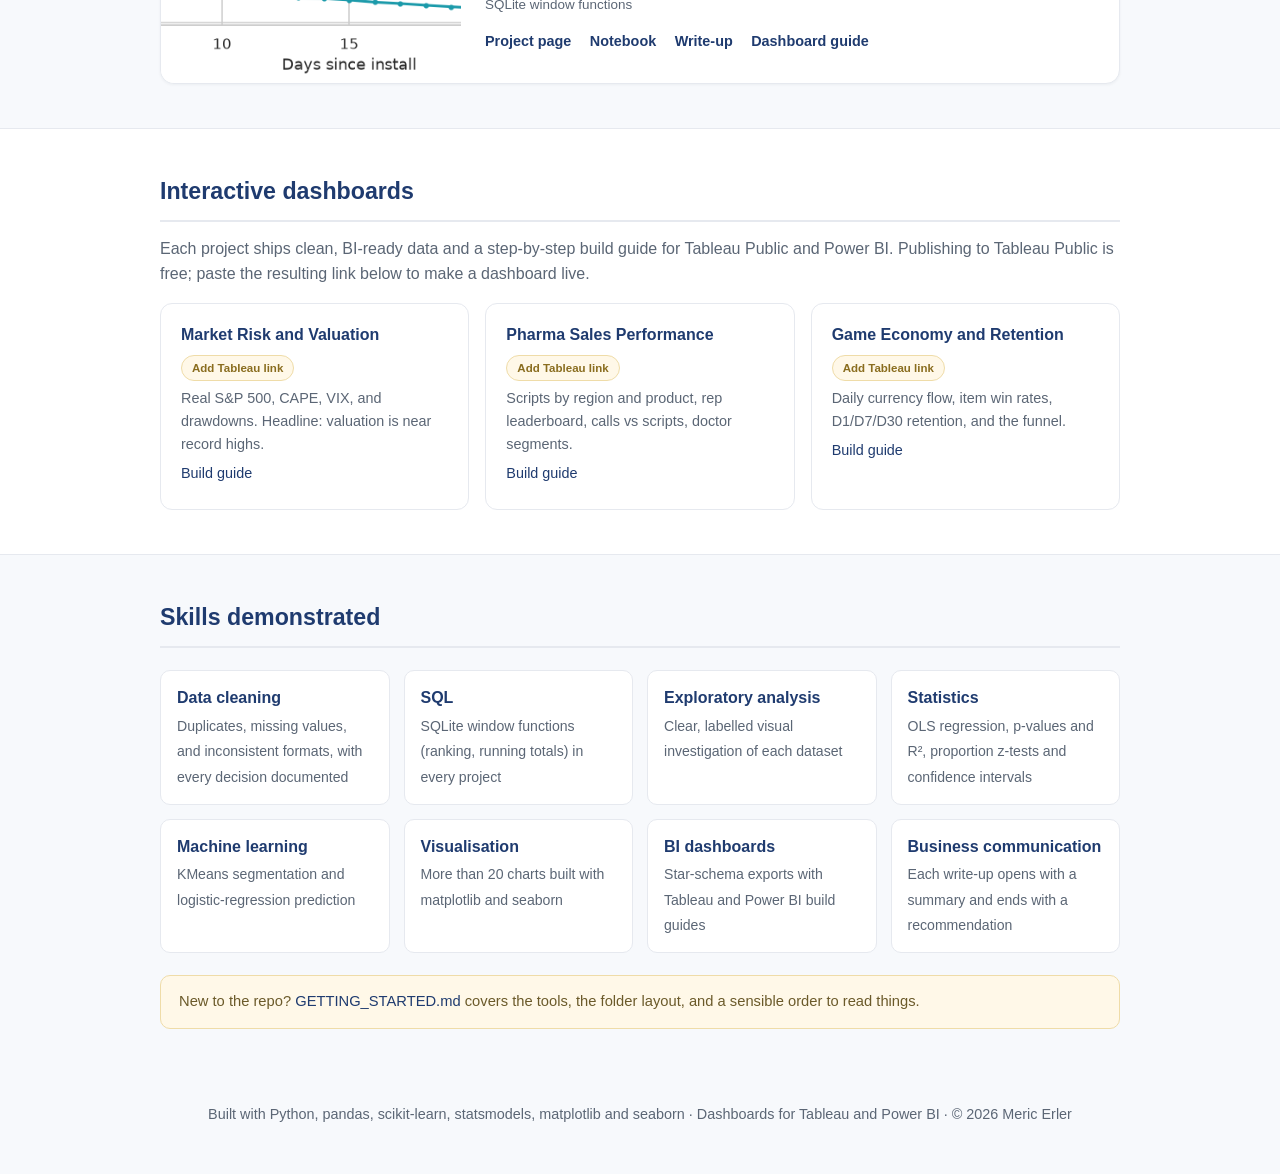
==== commit 83639811: "Fix statistical and framing flaws across all three projects A data-team review found that the headli" ====
--- a/portfolio/index.html
+++ b/portfolio/index.html
@@ -24,6 +24,9 @@
     <div class="contact">
       Email: <a href="mailto:mericerler@gmail.com">mericerler@gmail.com</a> &nbsp;·&nbsp;
       GitHub: <a href="https://github.com/merogith/DataAnalysis">merogith/DataAnalysis</a>
+      <!-- To add later: LinkedIn / location / résumé, e.g.
+      &nbsp;·&nbsp; LinkedIn: <a href="https://www.linkedin.com/in/YOUR-HANDLE">linkedin.com/in/YOUR-HANDLE</a>
+      &nbsp;·&nbsp; <a href="YOUR-RESUME.pdf">Résumé (PDF)</a> -->
     </div>
   </div>
 </header>
@@ -44,13 +47,15 @@
           <h3><a href="project-3.html">US Stock Market: Trends, Risk and Valuation</a></h3>
           <div class="hook">Where does the market stand, how risky has it been, and is it expensive today?</div>
           <div class="result">Built on more than 150 years of real market data. Valuation has tracked
-            future returns: a higher CAPE has been followed by lower 10-year returns (p ≈ 1e-40), and
-            today's reading is in the top 5% of all history. Worst real drawdown on record: −81%; gold's
-            correlation with stocks is about 0.</div>
+            future returns: a higher CAPE has been followed by lower 10-year returns — a real but
+            <em>moderate</em> signal (the eye-catching p ≈ 1e-40 is inflated by overlapping windows;
+            corrected, it is suggestive, not conclusive). The latest valid reading (~2023) is near the
+            most expensive ~5% of history. Worst real drawdown on record: −80.6% (price-only); gold's
+            average correlation with stocks is about 0.</div>
           <div class="tech"><b>Tech:</b> Python · pandas · statsmodels (OLS) · matplotlib/seaborn · SQLite window functions · real Shiller / CBOE / LBMA data</div>
           <div class="links">
             <a href="project-3.html">Project page</a>
-            <a href="https://nbviewer.org/github/merogith/DataAnalysis/blob/claude/data-analyst-portfolio-72znxw/project-3-finance/analysis.ipynb">Notebook</a>
+            <a href="../project-3-finance/analysis.html">Notebook</a>
             <a href="../project-3-finance/README.md">Write-up</a>
             <a href="../project-3-finance/DASHBOARD_GUIDE.md">Dashboard guide</a>
           </div>
@@ -66,13 +71,14 @@
           <div class="tag">Synthetic data</div>
           <h3><a href="project-1.html">Pharmaceutical CRM Sales Analytics</a></h3>
           <div class="hook">Do sales calls drive prescriptions, and which doctors should the team prioritise?</div>
-          <div class="result">Calls and prescriptions are related (r = 0.49, p = 1.5e-37), with each
-            extra call per year worth about 5.5 more scripts. A KMeans segmentation splits 600 doctors
-            into four groups and isolates a 99-doctor high-potential list to focus on.</div>
+          <div class="result">Calls and prescriptions are associated (r = 0.49) — a link that survives
+            controlling for doctor potential (~5.6 scripts per extra call), though it is association on
+            synthetic data, not proven causation. A KMeans segmentation (k chosen by silhouette) splits
+            600 doctors into four value tiers and isolates a 99-doctor high-potential list to focus on.</div>
           <div class="tech"><b>Tech:</b> Python · pandas · scikit-learn (KMeans) · statsmodels · matplotlib/seaborn · SQLite <code>RANK() OVER</code></div>
           <div class="links">
             <a href="project-1.html">Project page</a>
-            <a href="https://nbviewer.org/github/merogith/DataAnalysis/blob/claude/data-analyst-portfolio-72znxw/project-1-pharma-crm/analysis.ipynb">Notebook</a>
+            <a href="../project-1-pharma-crm/analysis.html">Notebook</a>
             <a href="../project-1-pharma-crm/README.md">Write-up</a>
             <a href="../project-1-pharma-crm/DASHBOARD_GUIDE.md">Dashboard guide</a>
           </div>
@@ -89,13 +95,15 @@
           <h3><a href="project-2.html">Free-to-Play Game Economy and Balance</a></h3>
           <div class="hook">Is the economy balanced, are any items overpowered, and what keeps players spending?</div>
           <div class="result">The economy runs a mild inflation (coin sinks recover only 63% of what is
-            minted), two premium items are statistically overpowered (Phoenix Blade at a 61% win rate),
-            retention drops from 47% to 18% to 4% across D1/D7/D30, and a logistic model predicts paying
-            players with an AUC of 0.80.</div>
+            minted), two premium items are overpowered by a meaningful margin (Phoenix Blade at a 61% win
+            rate; items 1–2 points off 50% are flagged "skewed", not overpowered), retention drops from
+            47% to 18% to 4% across D1/D7/D30, and a logistic model separates paying players with an
+            AUC ≈0.79. Synthetic data with designed-in ground truth, so the numbers chiefly show the
+            pipeline recovers what was built in.</div>
           <div class="tech"><b>Tech:</b> Python · pandas · scikit-learn (logistic regression) · proportion z-tests · matplotlib/seaborn · SQLite window functions</div>
           <div class="links">
             <a href="project-2.html">Project page</a>
-            <a href="https://nbviewer.org/github/merogith/DataAnalysis/blob/claude/data-analyst-portfolio-72znxw/project-2-game-economy/analysis.ipynb">Notebook</a>
+            <a href="../project-2-game-economy/analysis.html">Notebook</a>
             <a href="../project-2-game-economy/README.md">Write-up</a>
             <a href="../project-2-game-economy/DASHBOARD_GUIDE.md">Dashboard guide</a>
           </div>
@@ -154,7 +162,7 @@
       <div class="skill"><b>Business communication</b><span>Each write-up opens with a summary and ends with a recommendation</span></div>
     </div>
     <div class="note" style="margin-top:22px">
-      New to the repo? <a href="https://github.com/merogith/DataAnalysis/blob/claude/data-analyst-portfolio-72znxw/GETTING_STARTED.md">GETTING_STARTED.md</a>
+      New to the repo? <a href="https://github.com/merogith/DataAnalysis/blob/main/GETTING_STARTED.md">GETTING_STARTED.md</a>
       covers the tools, the folder layout, and a sensible order to read things.
     </div>
   </div>
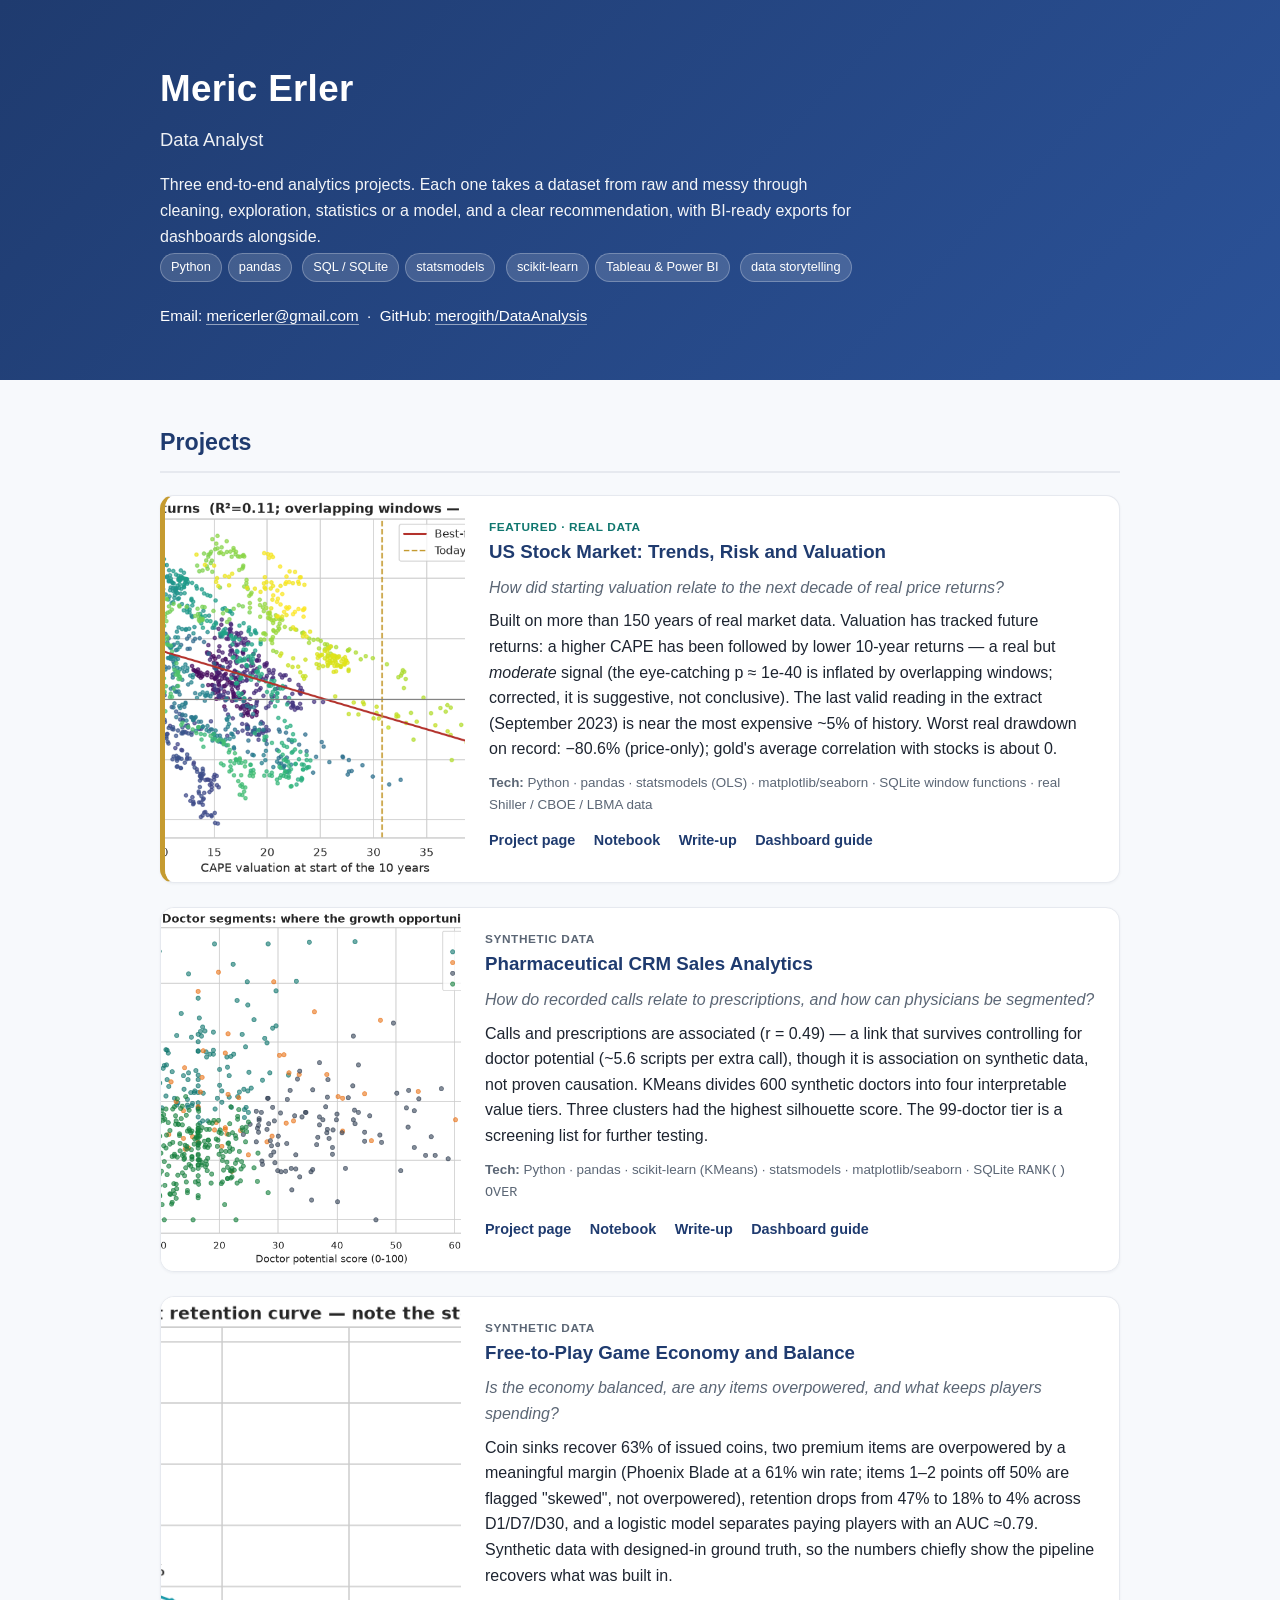
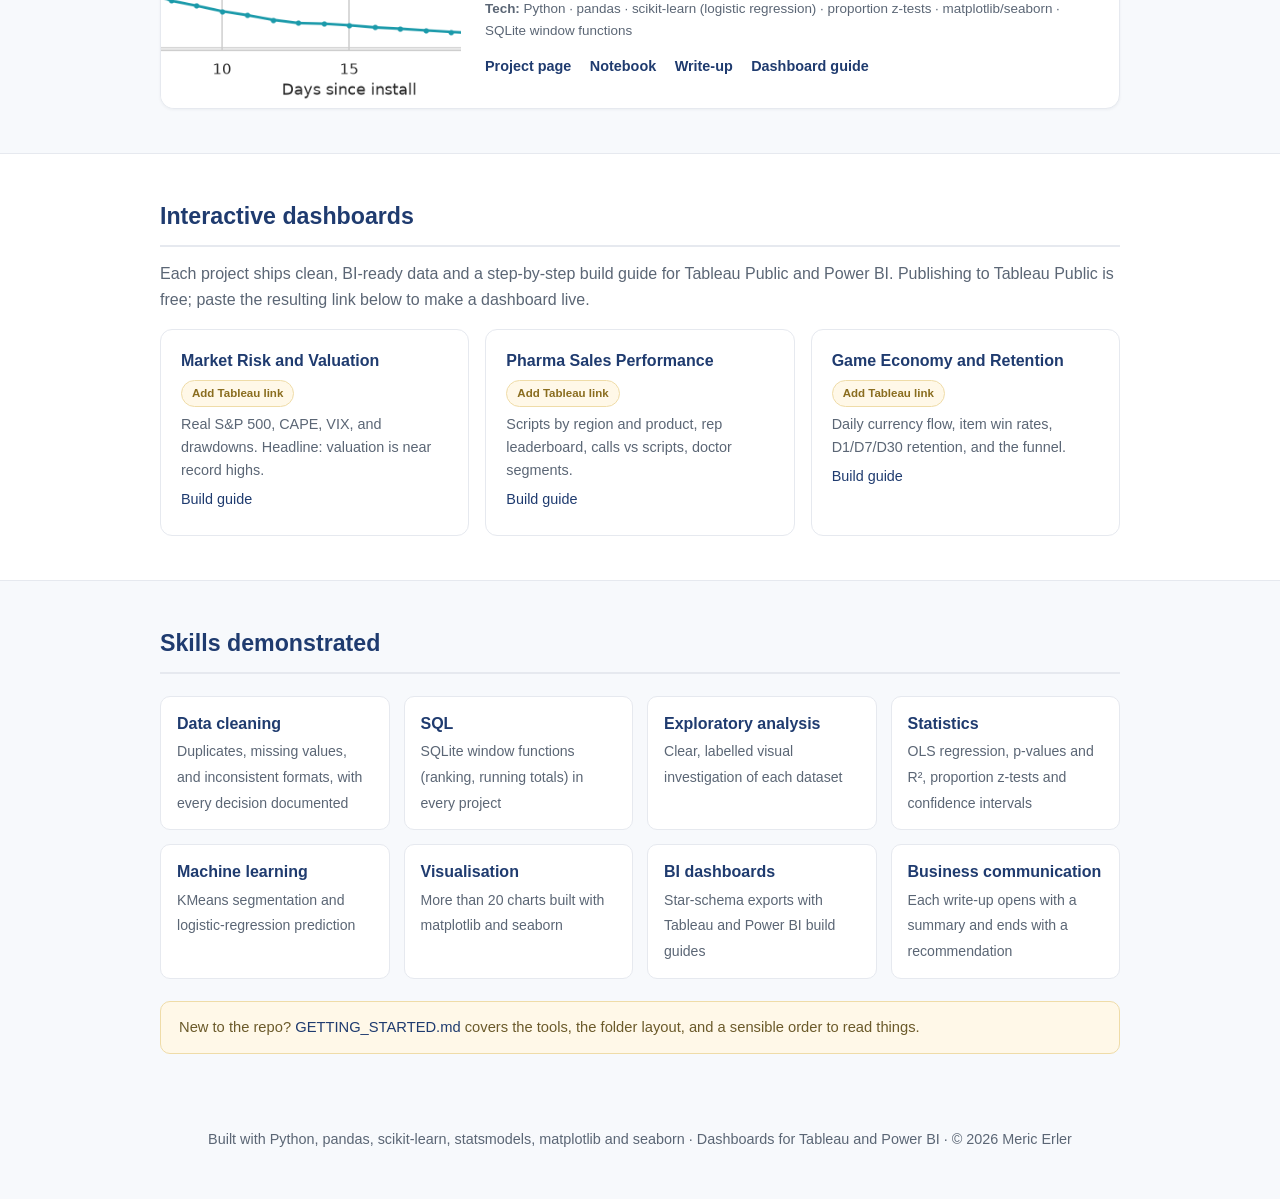
==== commit a4698e1b: "Clarify analytics evidence and protect market data provenance" ====
--- a/portfolio/index.html
+++ b/portfolio/index.html
@@ -45,11 +45,11 @@
         <div class="body">
           <div class="tag real">Featured · Real data</div>
           <h3><a href="project-3.html">US Stock Market: Trends, Risk and Valuation</a></h3>
-          <div class="hook">Where does the market stand, how risky has it been, and is it expensive today?</div>
+          <div class="hook">How did starting valuation relate to the next decade of real price returns?</div>
           <div class="result">Built on more than 150 years of real market data. Valuation has tracked
             future returns: a higher CAPE has been followed by lower 10-year returns — a real but
             <em>moderate</em> signal (the eye-catching p ≈ 1e-40 is inflated by overlapping windows;
-            corrected, it is suggestive, not conclusive). The latest valid reading (~2023) is near the
+            corrected, it is suggestive, not conclusive). The last valid reading in the extract (September 2023) is near the
             most expensive ~5% of history. Worst real drawdown on record: −80.6% (price-only); gold's
             average correlation with stocks is about 0.</div>
           <div class="tech"><b>Tech:</b> Python · pandas · statsmodels (OLS) · matplotlib/seaborn · SQLite window functions · real Shiller / CBOE / LBMA data</div>
@@ -70,11 +70,10 @@
         <div class="body">
           <div class="tag">Synthetic data</div>
           <h3><a href="project-1.html">Pharmaceutical CRM Sales Analytics</a></h3>
-          <div class="hook">Do sales calls drive prescriptions, and which doctors should the team prioritise?</div>
+          <div class="hook">How do recorded calls relate to prescriptions, and how can physicians be segmented?</div>
           <div class="result">Calls and prescriptions are associated (r = 0.49) — a link that survives
             controlling for doctor potential (~5.6 scripts per extra call), though it is association on
-            synthetic data, not proven causation. A KMeans segmentation (k chosen by silhouette) splits
-            600 doctors into four value tiers and isolates a 99-doctor high-potential list to focus on.</div>
+            synthetic data, not proven causation. KMeans divides 600 synthetic doctors into four interpretable value tiers. Three clusters had the highest silhouette score. The 99-doctor tier is a screening list for further testing.</div>
           <div class="tech"><b>Tech:</b> Python · pandas · scikit-learn (KMeans) · statsmodels · matplotlib/seaborn · SQLite <code>RANK() OVER</code></div>
           <div class="links">
             <a href="project-1.html">Project page</a>
@@ -94,8 +93,7 @@
           <div class="tag">Synthetic data</div>
           <h3><a href="project-2.html">Free-to-Play Game Economy and Balance</a></h3>
           <div class="hook">Is the economy balanced, are any items overpowered, and what keeps players spending?</div>
-          <div class="result">The economy runs a mild inflation (coin sinks recover only 63% of what is
-            minted), two premium items are overpowered by a meaningful margin (Phoenix Blade at a 61% win
+          <div class="result">Coin sinks recover 63% of issued coins, two premium items are overpowered by a meaningful margin (Phoenix Blade at a 61% win
             rate; items 1–2 points off 50% are flagged "skewed", not overpowered), retention drops from
             47% to 18% to 4% across D1/D7/D30, and a logistic model separates paying players with an
             AUC ≈0.79. Synthetic data with designed-in ground truth, so the numbers chiefly show the
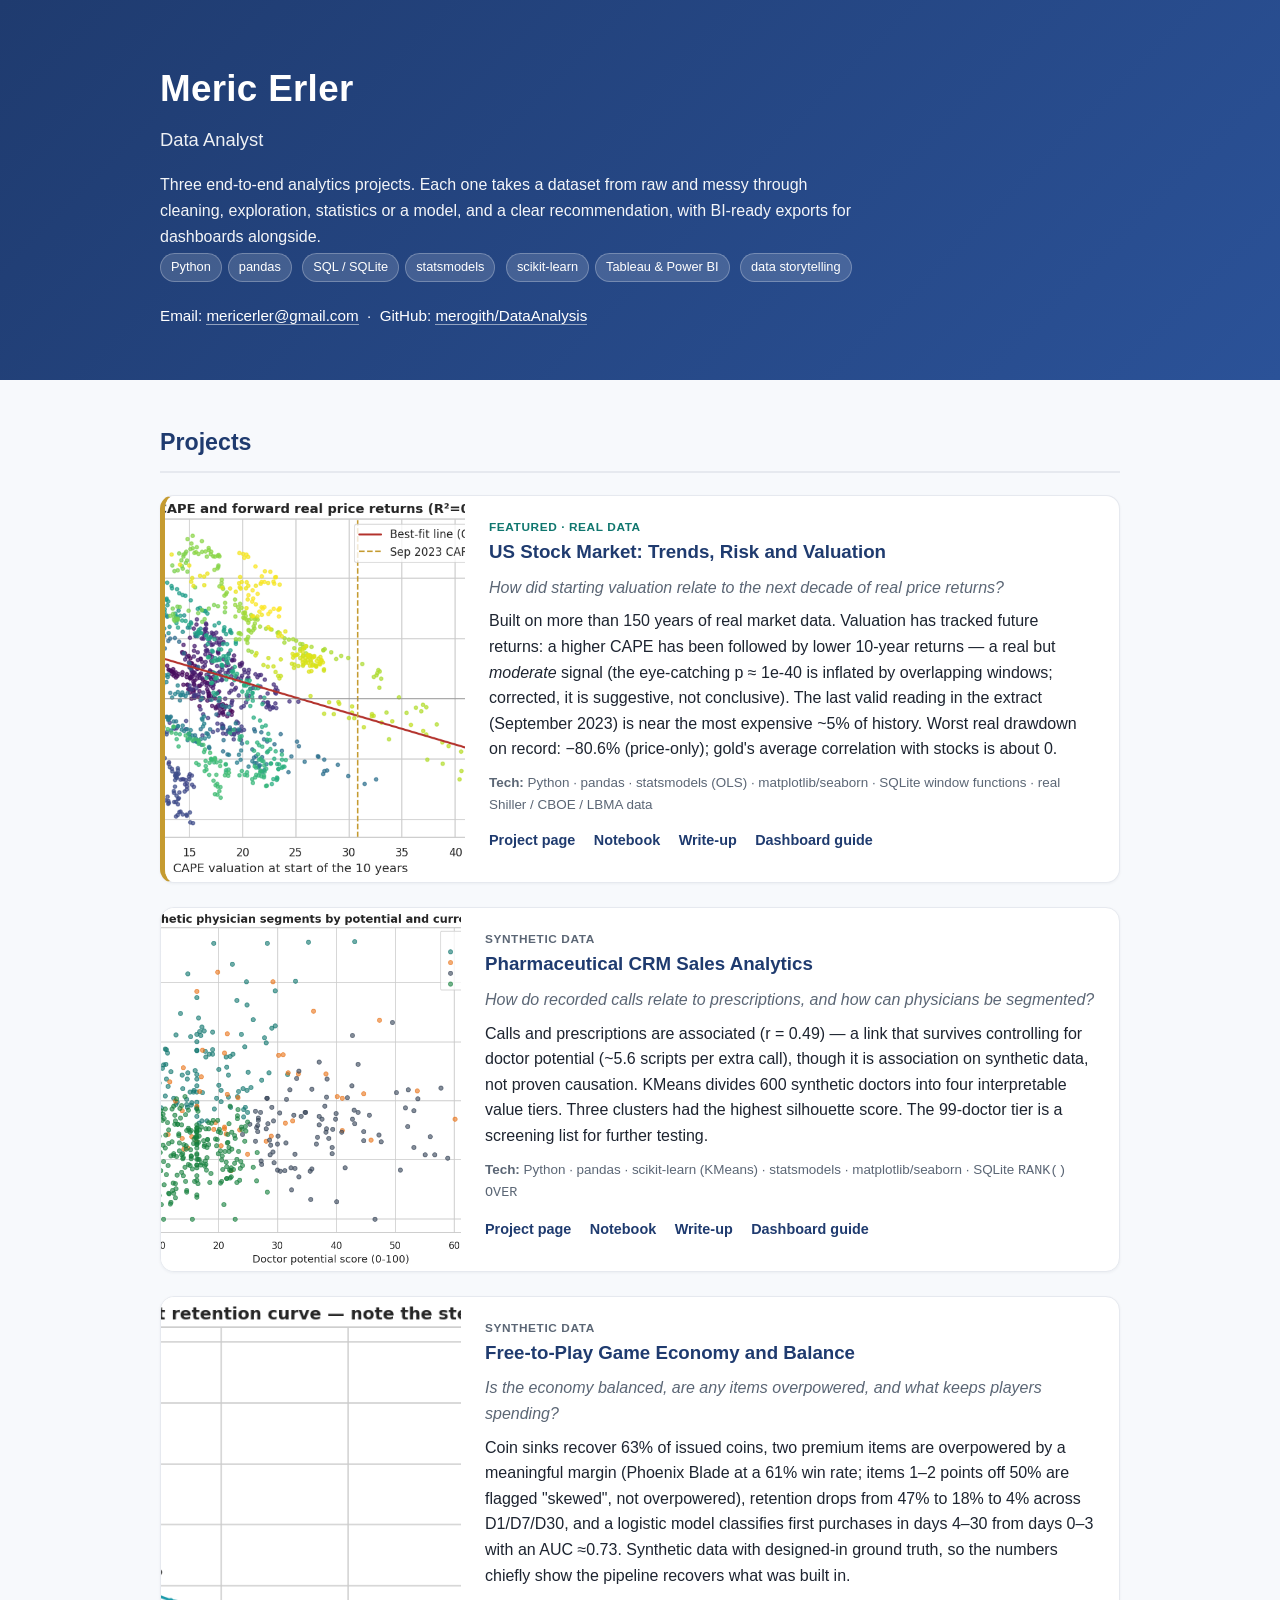
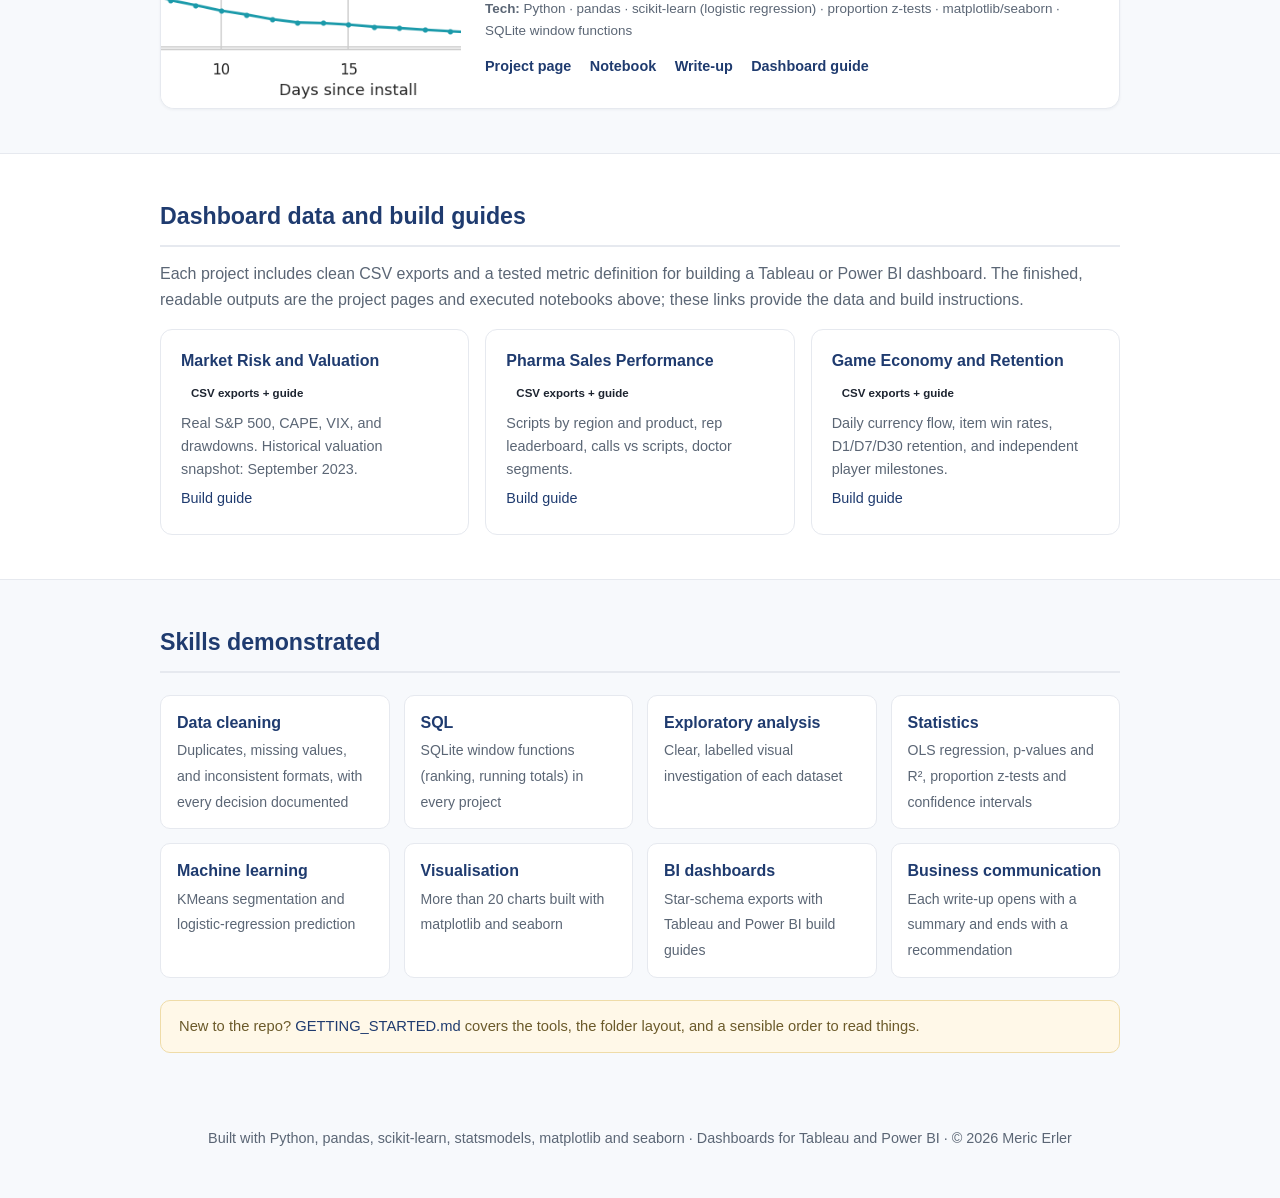
==== commit 0285cb77: "Complete analysis metrics and recruiter reading paths" ====
--- a/portfolio/index.html
+++ b/portfolio/index.html
@@ -95,8 +95,8 @@
           <div class="hook">Is the economy balanced, are any items overpowered, and what keeps players spending?</div>
           <div class="result">Coin sinks recover 63% of issued coins, two premium items are overpowered by a meaningful margin (Phoenix Blade at a 61% win
             rate; items 1–2 points off 50% are flagged "skewed", not overpowered), retention drops from
-            47% to 18% to 4% across D1/D7/D30, and a logistic model separates paying players with an
-            AUC ≈0.79. Synthetic data with designed-in ground truth, so the numbers chiefly show the
+            47% to 18% to 4% across D1/D7/D30, and a logistic model classifies first purchases in days 4–30 from days 0–3 with an
+            AUC ≈0.73. Synthetic data with designed-in ground truth, so the numbers chiefly show the
             pipeline recovers what was built in.</div>
           <div class="tech"><b>Tech:</b> Python · pandas · scikit-learn (logistic regression) · proportion z-tests · matplotlib/seaborn · SQLite window functions</div>
           <div class="links">
@@ -115,30 +115,27 @@
 <!-- ===================== DASHBOARDS ===================== -->
 <section style="background:#fff;border-top:1px solid var(--line);border-bottom:1px solid var(--line)">
   <div class="wrap">
-    <h2>Interactive dashboards</h2>
-    <p style="color:var(--muted);margin-top:-8px">Each project ships clean, BI-ready data and a
-       step-by-step build guide for Tableau Public and Power BI. Publishing to Tableau Public is free;
-       paste the resulting link below to make a dashboard live.</p>
+    <h2>Dashboard data and build guides</h2>
+    <p style="color:var(--muted);margin-top:-8px">Each project includes clean CSV exports and a tested metric definition for building
+       a Tableau or Power BI dashboard. The finished, readable outputs are the project pages
+       and executed notebooks above; these links provide the data and build instructions.</p>
     <div class="dash">
       <div class="item">
         <h4>Market Risk and Valuation</h4>
-        <span class="badge todo">Add Tableau link</span>
-        <p>Real S&amp;P 500, CAPE, VIX, and drawdowns. Headline: valuation is near record highs.</p>
-        <!-- When published, replace the line below with: <p><a href="YOUR_TABLEAU_LINK">Open live dashboard</a></p> -->
+        <span class="badge">CSV exports + guide</span>
+        <p>Real S&amp;P 500, CAPE, VIX, and drawdowns. Historical valuation snapshot: September 2023.</p>
         <p><a href="../project-3-finance/DASHBOARD_GUIDE.md">Build guide</a></p>
       </div>
       <div class="item">
         <h4>Pharma Sales Performance</h4>
-        <span class="badge todo">Add Tableau link</span>
+        <span class="badge">CSV exports + guide</span>
         <p>Scripts by region and product, rep leaderboard, calls vs scripts, doctor segments.</p>
-        <!-- When published, replace the line below with: <p><a href="YOUR_TABLEAU_LINK">Open live dashboard</a></p> -->
         <p><a href="../project-1-pharma-crm/DASHBOARD_GUIDE.md">Build guide</a></p>
       </div>
       <div class="item">
         <h4>Game Economy and Retention</h4>
-        <span class="badge todo">Add Tableau link</span>
-        <p>Daily currency flow, item win rates, D1/D7/D30 retention, and the funnel.</p>
-        <!-- When published, replace the line below with: <p><a href="YOUR_TABLEAU_LINK">Open live dashboard</a></p> -->
+        <span class="badge">CSV exports + guide</span>
+        <p>Daily currency flow, item win rates, D1/D7/D30 retention, and independent player milestones.</p>
         <p><a href="../project-2-game-economy/DASHBOARD_GUIDE.md">Build guide</a></p>
       </div>
     </div>
